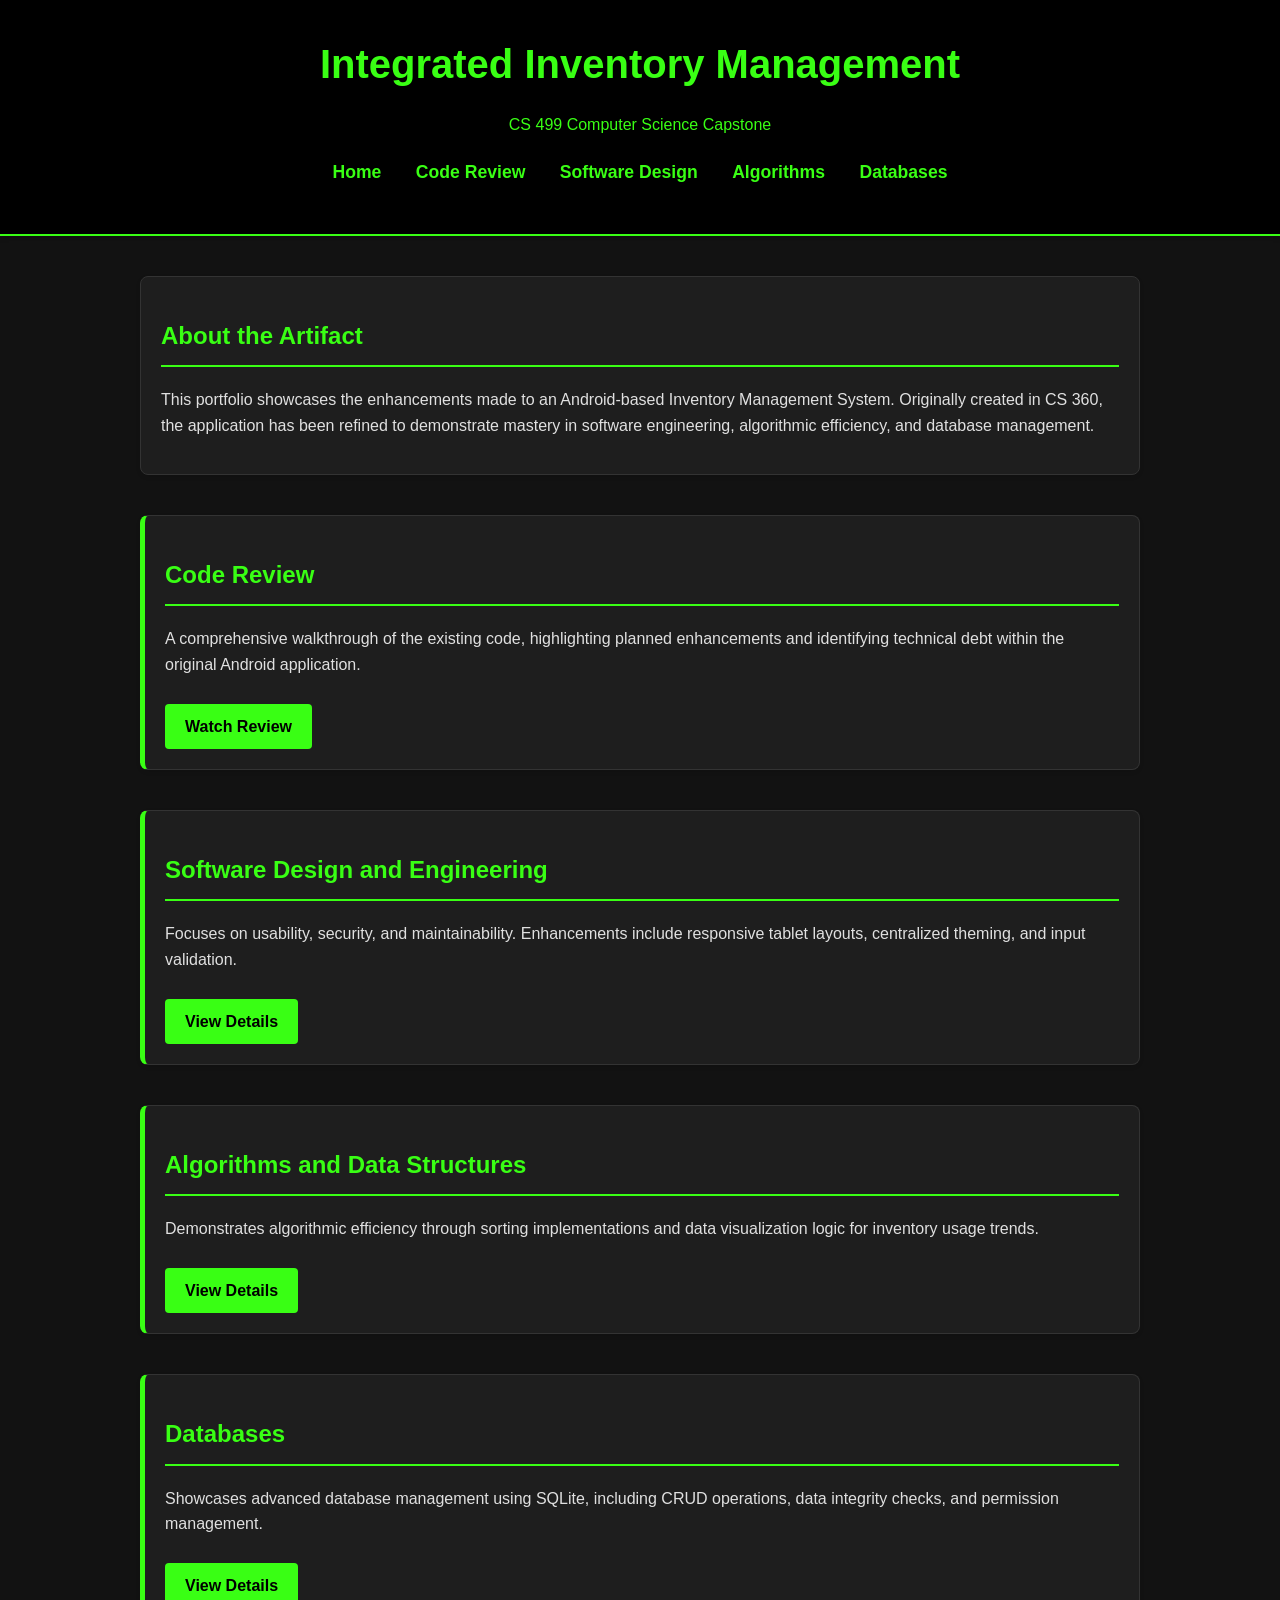
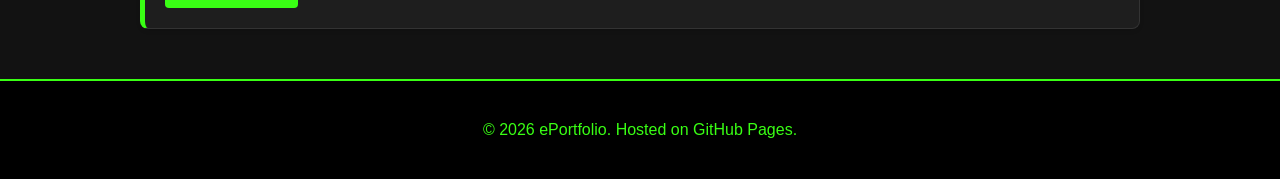
==== index.html @ 370fb555 "Fix HTML structure" ====
<!DOCTYPE html>
<html lang="en">
<head>
    <meta charset="UTF-8">
    <meta name="viewport" content="width=device-width, initial-scale=1.0">
    <title>Tyler ePortfolio - Integrated Inventory Management</title>
    <link rel="stylesheet" href="style.css">
</head>
<body>
    <header>
        <div class="container">
            <h1>Integrated Inventory Management</h1>
            <p>CS 499 Computer Science Capstone</p>
            <nav>
                <ul>
                    <li><a href="index.html">Home</a></li>
                    <li><a href="code-review.html">Code Review</a></li>
                    <li><a href="software-design.html">Software Design</a></li>
                    <li><a href="algorithms.html">Algorithms</a></li>
                    <li><a href="databases.html">Databases</a></li>
                </ul>
            </nav>
        </div>
    </header>

    <main class="container">
        <section id="intro">
            <h2>About the Artifact</h2>
            <p>This portfolio showcases the enhancements made to an Android-based Inventory Management System. Originally created in CS 360, the application has been refined to demonstrate mastery in software engineering, algorithmic efficiency, and database management.</p>
        </section>

        <section class="category-card">
            <h2>Code Review</h2>
            <p>A comprehensive walkthrough of the existing code, highlighting planned enhancements and identifying technical debt within the original Android application.</p>
            <a href="code-review.html" class="btn">Watch Review</a>
        </section>

        <section class="category-card">
            <h2>Software Design and Engineering</h2>
            <p>Focuses on usability, security, and maintainability. Enhancements include responsive tablet layouts, centralized theming, and input validation.</p>
            <a href="software-design.html" class="btn">View Details</a>
        </section>

        <section class="category-card">
            <h2>Algorithms and Data Structures</h2>
            <p>Demonstrates algorithmic efficiency through sorting implementations and data visualization logic for inventory usage trends.</p>
            <a href="algorithms.html" class="btn">View Details</a>
        </section>

        <section class="category-card">
            <h2>Databases</h2>
            <p>Showcases advanced database management using SQLite, including CRUD operations, data integrity checks, and permission management.</p>
            <a href="databases.html" class="btn">View Details</a>
        </section>
    </main>

    <footer>
        <p>&copy; 2026 ePortfolio. Hosted on GitHub Pages.</p>
    </footer>
</body>
</html>
---- style.css ----
/* Global Styles */
body {
    font-family: 'Segoe UI', Tahoma, Geneva, Verdana, sans-serif;
    margin: 0;
    padding: 0;
    background-color: #121212; /* Dark Background */
    color: #e0e0e0; /* Light Text */
    line-height: 1.6;
}

.container {
    max-width: 1000px;
    margin: 0 auto;
    padding: 0 20px;
}

/* Header & Navigation */
header {
    background-color: #000000; /* Black Header */
    color: #39ff14; /* Neon Green Text */
    padding: 2rem 0;
    text-align: center;
    box-shadow: 0 2px 5px rgba(0,0,0,0.2);
    border-bottom: 2px solid #39ff14;
}

header h1 {
    margin: 0;
    font-size: 2.5rem;
}

nav ul {
    list-style: none;
    padding: 0;
    margin-top: 20px;
}

nav ul li {
    display: inline;
    margin: 0 15px;
}

nav a {
    color: #39ff14; /* Neon Green Text */
    text-decoration: none;
    font-weight: bold;
    font-size: 1.1rem;
    transition: color 0.3s;
}

nav a:hover {
    color: #ffffff;
    text-shadow: 0 0 5px #39ff14;
}

/* Sections */
section {
    margin: 40px 0;
    padding: 20px;
    background: #1e1e1e; /* Dark Gray Card */
    border-radius: 8px;
    box-shadow: 0 2px 4px rgba(0,0,0,0.1);
    border: 1px solid #333;
}

h2 {
    color: #39ff14; /* Neon Green */
    border-bottom: 2px solid #39ff14;
    padding-bottom: 10px;
}

/* Category Cards */
.category-card {
    border-left: 5px solid #39ff14; /* Neon Green Accent */
}

/* Video Placeholder */
.video-placeholder {
    background-color: #212121;
    color: #fff;
    height: 350px;
    display: flex;
    align-items: center;
    justify-content: center;
    border-radius: 4px;
    margin-bottom: 20px;
}

/* Buttons */
.btn {
    display: inline-block;
    background-color: #39ff14; /* Neon Green */
    color: #000000; /* Black Text */
    padding: 10px 20px;
    text-decoration: none;
    border-radius: 4px;
    margin-top: 10px;
    font-weight: bold;
    transition: background-color 0.3s;
}

.btn:hover {
    background-color: #32cb10; /* Slightly darker neon */
    box-shadow: 0 0 10px #39ff14;
}

/* Footer */
footer {
    text-align: center;
    padding: 20px;
    background-color: #000000;
    color: #39ff14;
    margin-top: 50px;
    border-top: 2px solid #39ff14;
}
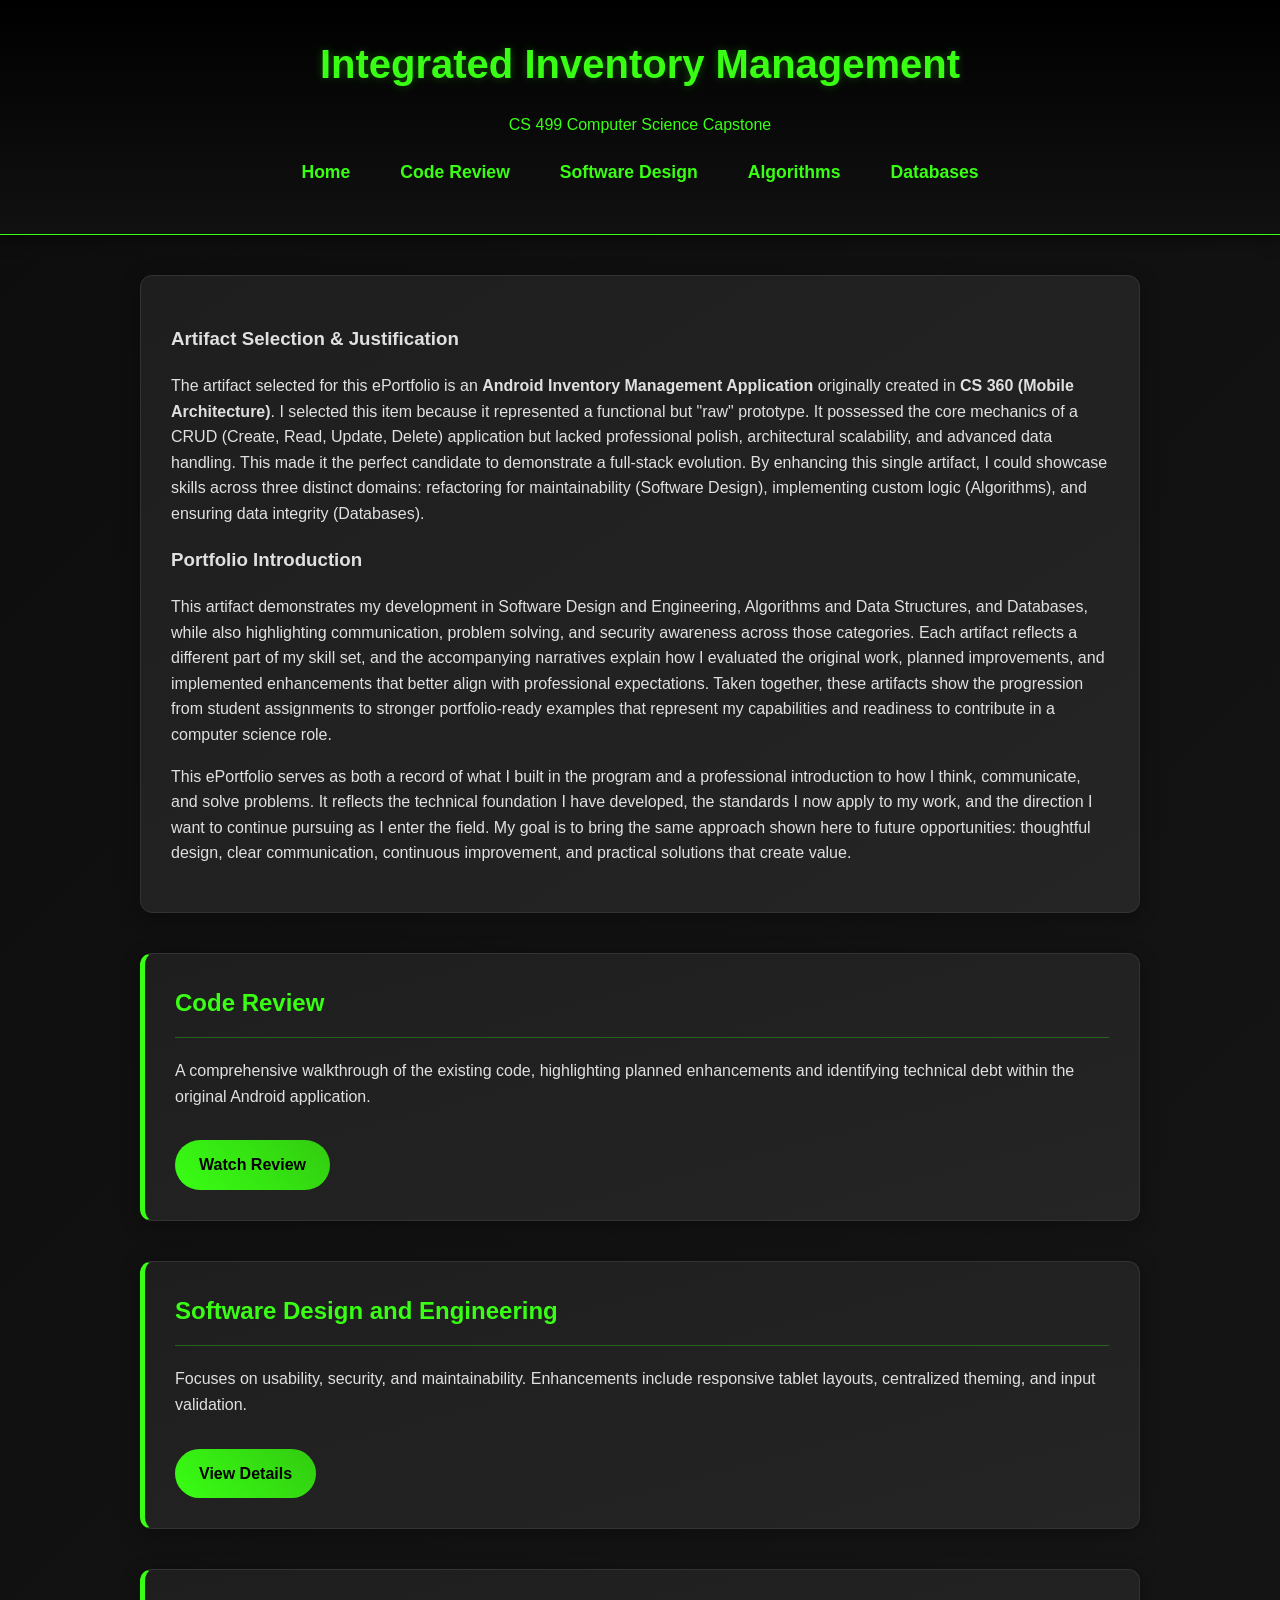
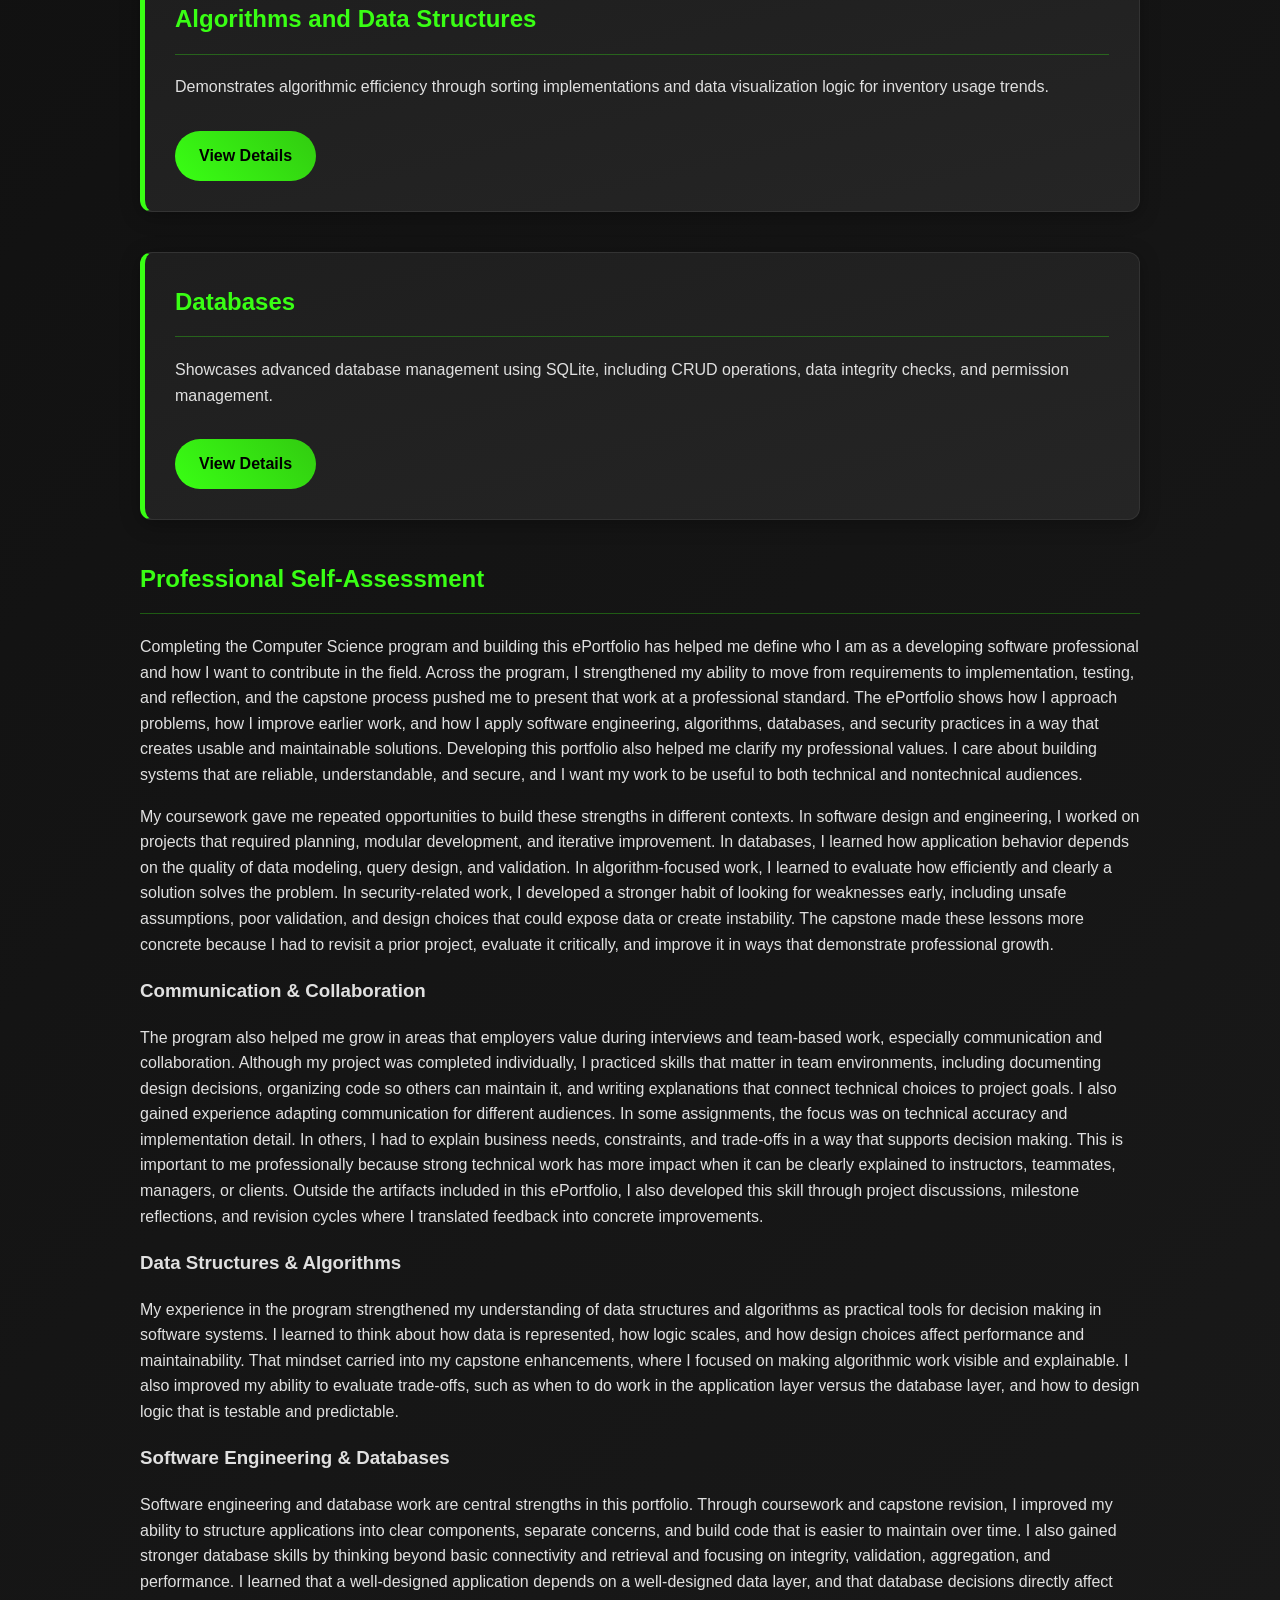
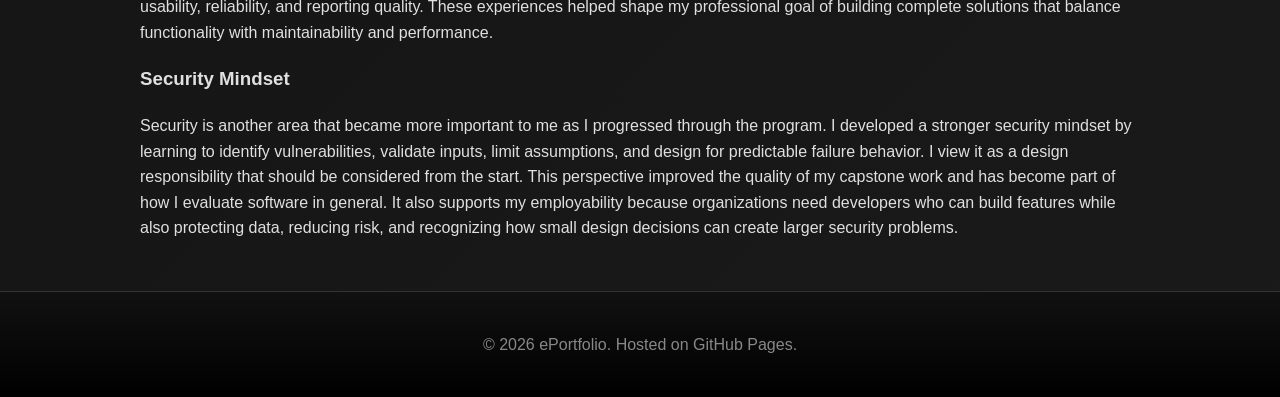
==== commit e5575112: "Revise ePortfolio content for clarity and detail" ====
--- a/index.html
+++ b/index.html
@@ -25,8 +25,22 @@
 
     <main class="container">
         <section id="intro">
-            <h2>About the Artifact</h2>
-            <p>This portfolio showcases the enhancements made to an Android-based Inventory Management System. Originally created in CS 360, the application has been refined to demonstrate mastery in software engineering, algorithmic efficiency, and database management.</p>
+            <h3>Artifact Selection & Justification</h3>
+            <p>
+                The artifact selected for this ePortfolio is an <strong>Android Inventory Management Application</strong> originally created in <strong>CS 360 (Mobile Architecture)</strong>. 
+                I selected this item because it represented a functional but "raw" prototype. It possessed the core mechanics of a CRUD (Create, Read, Update, Delete) application 
+                but lacked professional polish, architectural scalability, and advanced data handling. This made it the perfect candidate to demonstrate a full-stack evolution. 
+                By enhancing this single artifact, I could showcase skills across three distinct domains: refactoring for maintainability (Software Design), 
+                implementing custom logic (Algorithms), and ensuring data integrity (Databases).
+            </p>
+
+            <h3>Portfolio Introduction</h3>
+            <p>
+                This artifact demonstrates my development in Software Design and Engineering, Algorithms and Data Structures, and Databases, while also highlighting communication, problem solving, and security awareness across those categories. Each artifact reflects a different part of my skill set, and the accompanying narratives explain how I evaluated the original work, planned improvements, and implemented enhancements that better align with professional expectations. Taken together, these artifacts show the progression from student assignments to stronger portfolio-ready examples that represent my capabilities and readiness to contribute in a computer science role.
+            </p>
+            <p>
+                This ePortfolio serves as both a record of what I built in the program and a professional introduction to how I think, communicate, and solve problems. It reflects the technical foundation I have developed, the standards I now apply to my work, and the direction I want to continue pursuing as I enter the field. My goal is to bring the same approach shown here to future opportunities: thoughtful design, clear communication, continuous improvement, and practical solutions that create value.
+            </p>
         </section>
 
         <section class="category-card">
@@ -52,6 +66,34 @@
             <p>Showcases advanced database management using SQLite, including CRUD operations, data integrity checks, and permission management.</p>
             <a href="databases.html" class="btn">View Details</a>
         </section>
+        
+        <h2>Professional Self-Assessment</h2>
+            <p>
+                Completing the Computer Science program and building this ePortfolio has helped me define who I am as a developing software professional and how I want to contribute in the field. Across the program, I strengthened my ability to move from requirements to implementation, testing, and reflection, and the capstone process pushed me to present that work at a professional standard. The ePortfolio shows how I approach problems, how I improve earlier work, and how I apply software engineering, algorithms, databases, and security practices in a way that creates usable and maintainable solutions. Developing this portfolio also helped me clarify my professional values. I care about building systems that are reliable, understandable, and secure, and I want my work to be useful to both technical and nontechnical audiences.
+            </p>
+            <p>
+                My coursework gave me repeated opportunities to build these strengths in different contexts. In software design and engineering, I worked on projects that required planning, modular development, and iterative improvement. In databases, I learned how application behavior depends on the quality of data modeling, query design, and validation. In algorithm-focused work, I learned to evaluate how efficiently and clearly a solution solves the problem. In security-related work, I developed a stronger habit of looking for weaknesses early, including unsafe assumptions, poor validation, and design choices that could expose data or create instability. The capstone made these lessons more concrete because I had to revisit a prior project, evaluate it critically, and improve it in ways that demonstrate professional growth.
+            </p>
+
+            <h3>Communication & Collaboration</h3>
+            <p>
+                The program also helped me grow in areas that employers value during interviews and team-based work, especially communication and collaboration. Although my project was completed individually, I practiced skills that matter in team environments, including documenting design decisions, organizing code so others can maintain it, and writing explanations that connect technical choices to project goals. I also gained experience adapting communication for different audiences. In some assignments, the focus was on technical accuracy and implementation detail. In others, I had to explain business needs, constraints, and trade-offs in a way that supports decision making. This is important to me professionally because strong technical work has more impact when it can be clearly explained to instructors, teammates, managers, or clients. Outside the artifacts included in this ePortfolio, I also developed this skill through project discussions, milestone reflections, and revision cycles where I translated feedback into concrete improvements.
+            </p>
+
+            <h3>Data Structures & Algorithms</h3>
+            <p>
+                My experience in the program strengthened my understanding of data structures and algorithms as practical tools for decision making in software systems. I learned to think about how data is represented, how logic scales, and how design choices affect performance and maintainability. That mindset carried into my capstone enhancements, where I focused on making algorithmic work visible and explainable. I also improved my ability to evaluate trade-offs, such as when to do work in the application layer versus the database layer, and how to design logic that is testable and predictable.
+            </p>
+
+            <h3>Software Engineering & Databases</h3>
+            <p>
+                Software engineering and database work are central strengths in this portfolio. Through coursework and capstone revision, I improved my ability to structure applications into clear components, separate concerns, and build code that is easier to maintain over time. I also gained stronger database skills by thinking beyond basic connectivity and retrieval and focusing on integrity, validation, aggregation, and performance. I learned that a well-designed application depends on a well-designed data layer, and that database decisions directly affect usability, reliability, and reporting quality. These experiences helped shape my professional goal of building complete solutions that balance functionality with maintainability and performance.
+            </p>
+
+            <h3>Security Mindset</h3>
+            <p>
+                Security is another area that became more important to me as I progressed through the program. I developed a stronger security mindset by learning to identify vulnerabilities, validate inputs, limit assumptions, and design for predictable failure behavior. I view it as a design responsibility that should be considered from the start. This perspective improved the quality of my capstone work and has become part of how I evaluate software in general. It also supports my employability because organizations need developers who can build features while also protecting data, reducing risk, and recognizing how small design decisions can create larger security problems.
+            </p>
     </main>
 
     <footer>
--- a/style.css
+++ b/style.css
@@ -3,9 +3,11 @@
     font-family: 'Segoe UI', Tahoma, Geneva, Verdana, sans-serif;
     margin: 0;
     padding: 0;
-    background-color: #121212; /* Dark Background */
+    /* Dark gradient background */
+    background: linear-gradient(135deg, #0d0d0d 0%, #1a1a1a 100%);
     color: #e0e0e0; /* Light Text */
     line-height: 1.6;
+    min-height: 100vh;
 }
 
 .container {
@@ -17,26 +19,31 @@
 /* Header & Navigation */
 header {
     background-color: #000000; /* Black Header */
+    /* Subtle gradient overlay on header */
+    background-image: linear-gradient(to bottom, #000000, #111111);
     color: #39ff14; /* Neon Green Text */
     padding: 2rem 0;
     text-align: center;
-    box-shadow: 0 2px 5px rgba(0,0,0,0.2);
-    border-bottom: 2px solid #39ff14;
+    box-shadow: 0 4px 15px rgba(0,0,0,0.5);
+    border-bottom: 1px solid #39ff14;
 }
 
 header h1 {
     margin: 0;
     font-size: 2.5rem;
+    text-shadow: 0 0 10px rgba(57, 255, 20, 0.3); /* Soft glow */
 }
 
 nav ul {
     list-style: none;
     padding: 0;
     margin-top: 20px;
+    display: flex;
+    justify-content: center;
+    flex-wrap: wrap;
 }
 
 nav ul li {
-    display: inline;
     margin: 0 15px;
 }
 
@@ -45,28 +52,42 @@
     text-decoration: none;
     font-weight: bold;
     font-size: 1.1rem;
-    transition: color 0.3s;
+    transition: all 0.3s ease;
+    padding: 5px 10px;
+    border-radius: 4px;
 }
 
 nav a:hover {
-    color: #ffffff;
-    text-shadow: 0 0 5px #39ff14;
+    color: #000000;
+    background-color: #39ff14; /* Invert on hover for interaction */
+    text-shadow: none;
+    box-shadow: 0 0 15px #39ff14;
 }
 
 /* Sections */
 section {
     margin: 40px 0;
-    padding: 20px;
+    padding: 30px;
     background: #1e1e1e; /* Dark Gray Card */
-    border-radius: 8px;
-    box-shadow: 0 2px 4px rgba(0,0,0,0.1);
+    /* Subtle gradient on cards */
+    background: linear-gradient(to bottom right, #1e1e1e, #252525);
+    border-radius: 12px; /* Softer corners */
+    box-shadow: 0 4px 20px rgba(0,0,0,0.3);
     border: 1px solid #333;
+    transition: transform 0.3s ease, box-shadow 0.3s ease;
+}
+
+section:hover {
+    transform: translateY(-5px); /* Lift effect */
+    box-shadow: 0 8px 25px rgba(0,0,0,0.4);
+    border-color: #39ff14; /* Highlight border on hover */
 }
 
 h2 {
     color: #39ff14; /* Neon Green */
-    border-bottom: 2px solid #39ff14;
-    padding-bottom: 10px;
+    border-bottom: 1px solid rgba(57, 255, 20, 0.3); /* Softer divider */
+    padding-bottom: 15px;
+    margin-top: 0;
 }
 
 /* Category Cards */
@@ -76,40 +97,50 @@
 
 /* Video Placeholder */
 .video-placeholder {
-    background-color: #212121;
+    background-color: #000;
     color: #fff;
     height: 350px;
     display: flex;
     align-items: center;
     justify-content: center;
-    border-radius: 4px;
+    border-radius: 8px;
     margin-bottom: 20px;
+    border: 1px solid #333;
 }
 
 /* Buttons */
 .btn {
     display: inline-block;
-    background-color: #39ff14; /* Neon Green */
+    /* Gradient button */
+    background: linear-gradient(45deg, #39ff14, #32cb10);
     color: #000000; /* Black Text */
-    padding: 10px 20px;
+    padding: 12px 24px;
     text-decoration: none;
-    border-radius: 4px;
-    margin-top: 10px;
+    border-radius: 25px; /* Pill shape is more welcoming */
+    margin-top: 15px;
     font-weight: bold;
-    transition: background-color 0.3s;
+    transition: all 0.3s ease;
+    border: none;
+    cursor: pointer;
 }
 
 .btn:hover {
-    background-color: #32cb10; /* Slightly darker neon */
-    box-shadow: 0 0 10px #39ff14;
+    background: linear-gradient(45deg, #32cb10, #39ff14);
+    box-shadow: 0 0 15px rgba(57, 255, 20, 0.6);
+    transform: scale(1.05);
 }
 
 /* Footer */
 footer {
     text-align: center;
-    padding: 20px;
+    padding: 40px 20px;
     background-color: #000000;
-    color: #39ff14;
+    background-image: linear-gradient(to top, #000000, #111111);
+    color: #888; /* Softer text color */
     margin-top: 50px;
-    border-top: 2px solid #39ff14;
+    border-top: 1px solid #333;
 }
+
+footer p {
+    margin: 0;
+}
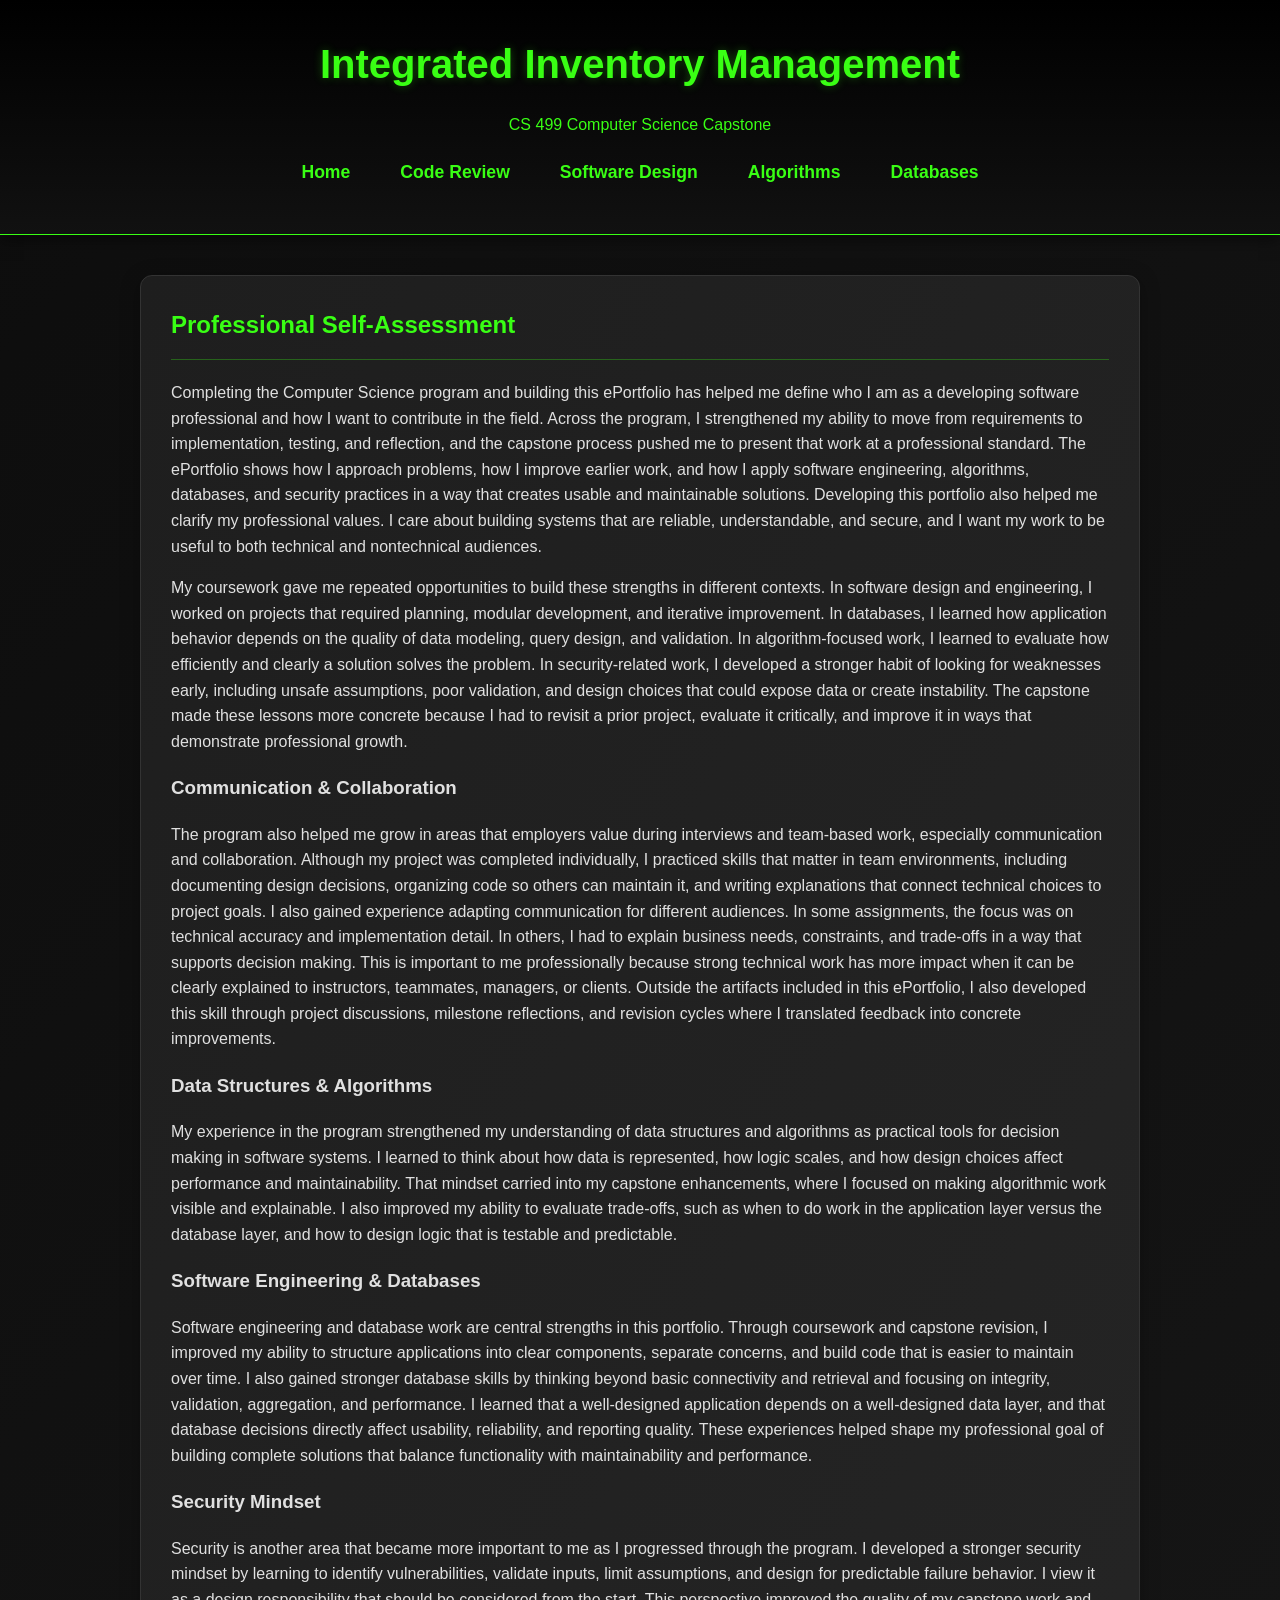
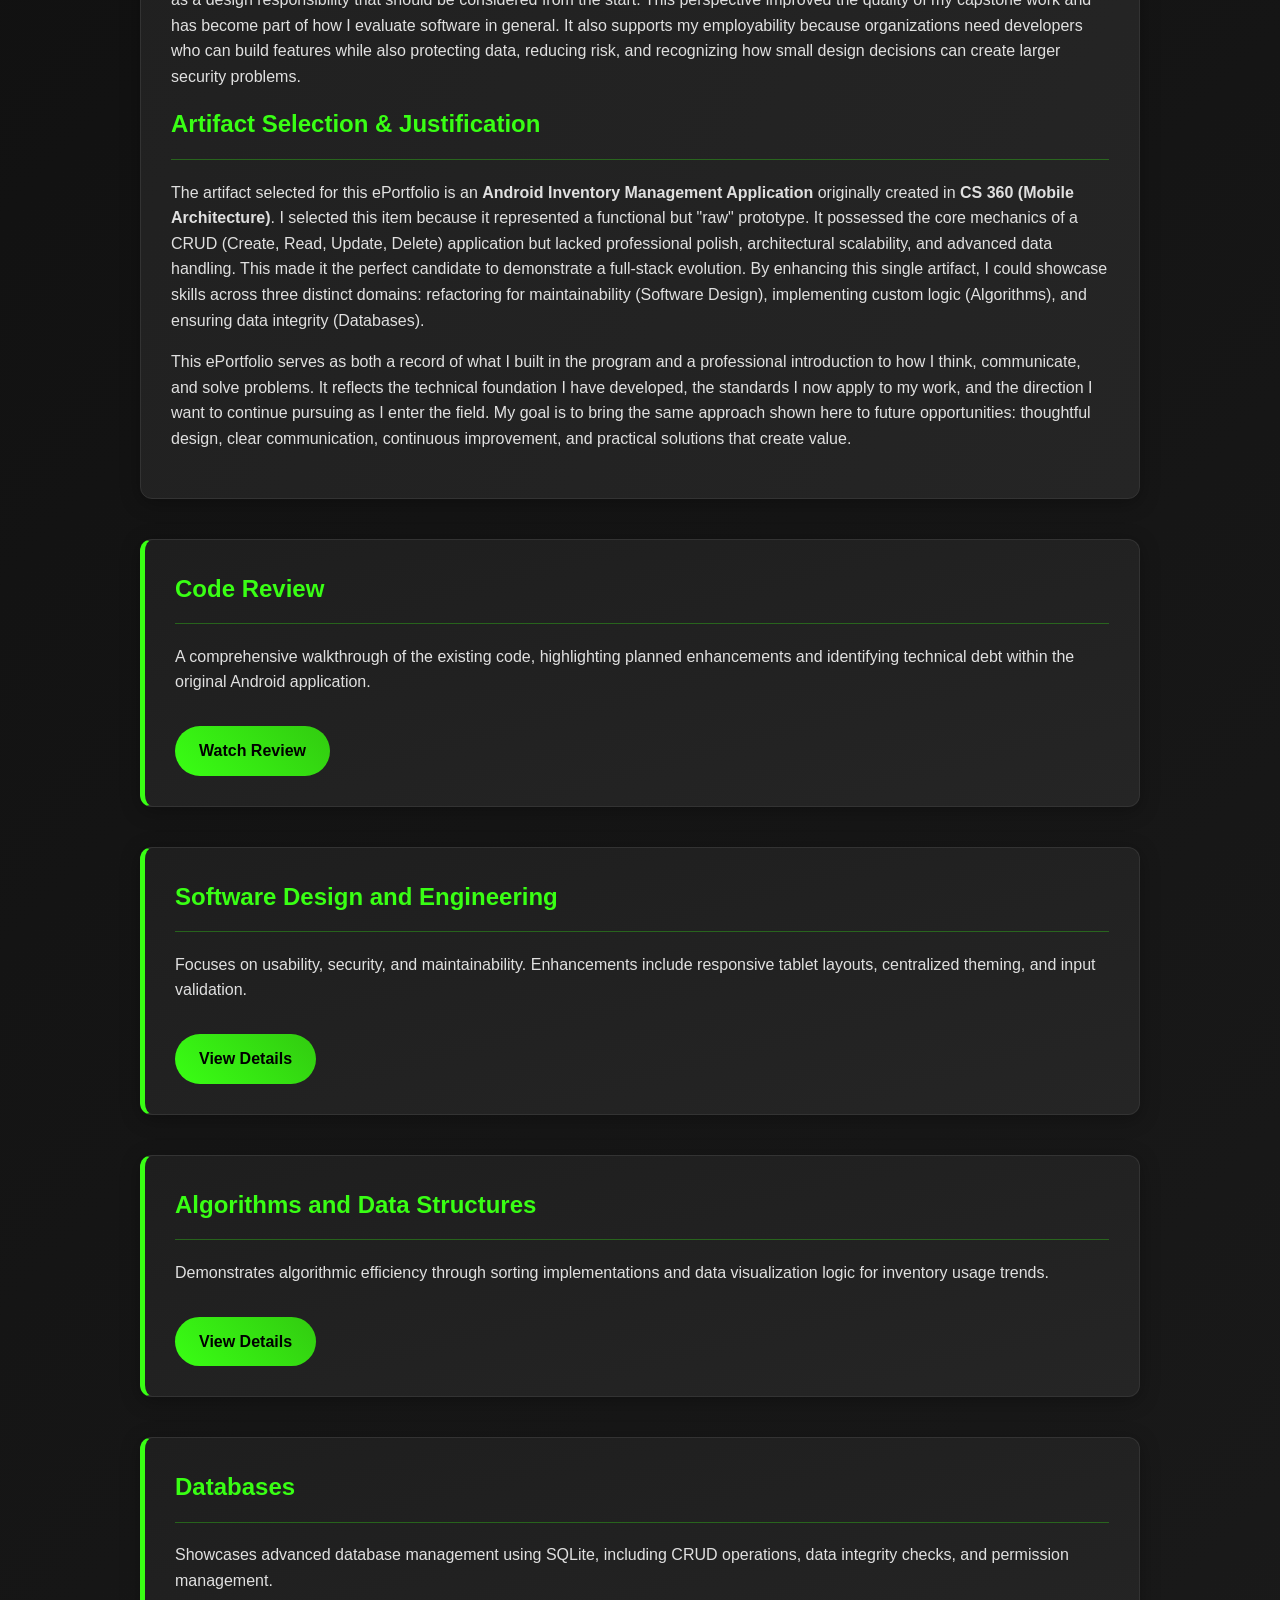
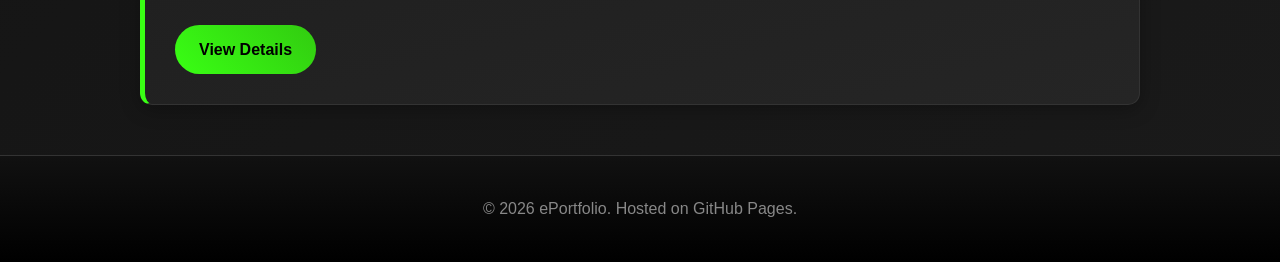
==== commit 1bc3f22e: "Revise professional self-assessment and update sections Updated the professional self-assessment sec" ====
--- a/index.html
+++ b/index.html
@@ -25,18 +25,40 @@
 
     <main class="container">
         <section id="intro">
-            <h3>Artifact Selection & Justification</h3>
+            <h2>Professional Self-Assessment</h2>
+            <p>
+                Completing the Computer Science program and building this ePortfolio has helped me define who I am as a developing software professional and how I want to contribute in the field. Across the program, I strengthened my ability to move from requirements to implementation, testing, and reflection, and the capstone process pushed me to present that work at a professional standard. The ePortfolio shows how I approach problems, how I improve earlier work, and how I apply software engineering, algorithms, databases, and security practices in a way that creates usable and maintainable solutions. Developing this portfolio also helped me clarify my professional values. I care about building systems that are reliable, understandable, and secure, and I want my work to be useful to both technical and nontechnical audiences.
+            </p>
+            <p>
+                My coursework gave me repeated opportunities to build these strengths in different contexts. In software design and engineering, I worked on projects that required planning, modular development, and iterative improvement. In databases, I learned how application behavior depends on the quality of data modeling, query design, and validation. In algorithm-focused work, I learned to evaluate how efficiently and clearly a solution solves the problem. In security-related work, I developed a stronger habit of looking for weaknesses early, including unsafe assumptions, poor validation, and design choices that could expose data or create instability. The capstone made these lessons more concrete because I had to revisit a prior project, evaluate it critically, and improve it in ways that demonstrate professional growth.
+            </p>
+
+            <h3>Communication & Collaboration</h3>
+            <p>
+                The program also helped me grow in areas that employers value during interviews and team-based work, especially communication and collaboration. Although my project was completed individually, I practiced skills that matter in team environments, including documenting design decisions, organizing code so others can maintain it, and writing explanations that connect technical choices to project goals. I also gained experience adapting communication for different audiences. In some assignments, the focus was on technical accuracy and implementation detail. In others, I had to explain business needs, constraints, and trade-offs in a way that supports decision making. This is important to me professionally because strong technical work has more impact when it can be clearly explained to instructors, teammates, managers, or clients. Outside the artifacts included in this ePortfolio, I also developed this skill through project discussions, milestone reflections, and revision cycles where I translated feedback into concrete improvements.
+            </p>
+
+            <h3>Data Structures & Algorithms</h3>
+            <p>
+                My experience in the program strengthened my understanding of data structures and algorithms as practical tools for decision making in software systems. I learned to think about how data is represented, how logic scales, and how design choices affect performance and maintainability. That mindset carried into my capstone enhancements, where I focused on making algorithmic work visible and explainable. I also improved my ability to evaluate trade-offs, such as when to do work in the application layer versus the database layer, and how to design logic that is testable and predictable.
+            </p>
+
+            <h3>Software Engineering & Databases</h3>
+            <p>
+                Software engineering and database work are central strengths in this portfolio. Through coursework and capstone revision, I improved my ability to structure applications into clear components, separate concerns, and build code that is easier to maintain over time. I also gained stronger database skills by thinking beyond basic connectivity and retrieval and focusing on integrity, validation, aggregation, and performance. I learned that a well-designed application depends on a well-designed data layer, and that database decisions directly affect usability, reliability, and reporting quality. These experiences helped shape my professional goal of building complete solutions that balance functionality with maintainability and performance.
+            </p>
+
+            <h3>Security Mindset</h3>
+            <p>
+                Security is another area that became more important to me as I progressed through the program. I developed a stronger security mindset by learning to identify vulnerabilities, validate inputs, limit assumptions, and design for predictable failure behavior. I view it as a design responsibility that should be considered from the start. This perspective improved the quality of my capstone work and has become part of how I evaluate software in general. It also supports my employability because organizations need developers who can build features while also protecting data, reducing risk, and recognizing how small design decisions can create larger security problems.
+            </p>
+            <h2>Artifact Selection & Justification</h2>
             <p>
                 The artifact selected for this ePortfolio is an <strong>Android Inventory Management Application</strong> originally created in <strong>CS 360 (Mobile Architecture)</strong>. 
                 I selected this item because it represented a functional but "raw" prototype. It possessed the core mechanics of a CRUD (Create, Read, Update, Delete) application 
                 but lacked professional polish, architectural scalability, and advanced data handling. This made it the perfect candidate to demonstrate a full-stack evolution. 
                 By enhancing this single artifact, I could showcase skills across three distinct domains: refactoring for maintainability (Software Design), 
                 implementing custom logic (Algorithms), and ensuring data integrity (Databases).
-            </p>
-
-            <h3>Portfolio Introduction</h3>
-            <p>
-                This artifact demonstrates my development in Software Design and Engineering, Algorithms and Data Structures, and Databases, while also highlighting communication, problem solving, and security awareness across those categories. Each artifact reflects a different part of my skill set, and the accompanying narratives explain how I evaluated the original work, planned improvements, and implemented enhancements that better align with professional expectations. Taken together, these artifacts show the progression from student assignments to stronger portfolio-ready examples that represent my capabilities and readiness to contribute in a computer science role.
             </p>
             <p>
                 This ePortfolio serves as both a record of what I built in the program and a professional introduction to how I think, communicate, and solve problems. It reflects the technical foundation I have developed, the standards I now apply to my work, and the direction I want to continue pursuing as I enter the field. My goal is to bring the same approach shown here to future opportunities: thoughtful design, clear communication, continuous improvement, and practical solutions that create value.
@@ -66,34 +88,6 @@
             <p>Showcases advanced database management using SQLite, including CRUD operations, data integrity checks, and permission management.</p>
             <a href="databases.html" class="btn">View Details</a>
         </section>
-        
-        <h2>Professional Self-Assessment</h2>
-            <p>
-                Completing the Computer Science program and building this ePortfolio has helped me define who I am as a developing software professional and how I want to contribute in the field. Across the program, I strengthened my ability to move from requirements to implementation, testing, and reflection, and the capstone process pushed me to present that work at a professional standard. The ePortfolio shows how I approach problems, how I improve earlier work, and how I apply software engineering, algorithms, databases, and security practices in a way that creates usable and maintainable solutions. Developing this portfolio also helped me clarify my professional values. I care about building systems that are reliable, understandable, and secure, and I want my work to be useful to both technical and nontechnical audiences.
-            </p>
-            <p>
-                My coursework gave me repeated opportunities to build these strengths in different contexts. In software design and engineering, I worked on projects that required planning, modular development, and iterative improvement. In databases, I learned how application behavior depends on the quality of data modeling, query design, and validation. In algorithm-focused work, I learned to evaluate how efficiently and clearly a solution solves the problem. In security-related work, I developed a stronger habit of looking for weaknesses early, including unsafe assumptions, poor validation, and design choices that could expose data or create instability. The capstone made these lessons more concrete because I had to revisit a prior project, evaluate it critically, and improve it in ways that demonstrate professional growth.
-            </p>
-
-            <h3>Communication & Collaboration</h3>
-            <p>
-                The program also helped me grow in areas that employers value during interviews and team-based work, especially communication and collaboration. Although my project was completed individually, I practiced skills that matter in team environments, including documenting design decisions, organizing code so others can maintain it, and writing explanations that connect technical choices to project goals. I also gained experience adapting communication for different audiences. In some assignments, the focus was on technical accuracy and implementation detail. In others, I had to explain business needs, constraints, and trade-offs in a way that supports decision making. This is important to me professionally because strong technical work has more impact when it can be clearly explained to instructors, teammates, managers, or clients. Outside the artifacts included in this ePortfolio, I also developed this skill through project discussions, milestone reflections, and revision cycles where I translated feedback into concrete improvements.
-            </p>
-
-            <h3>Data Structures & Algorithms</h3>
-            <p>
-                My experience in the program strengthened my understanding of data structures and algorithms as practical tools for decision making in software systems. I learned to think about how data is represented, how logic scales, and how design choices affect performance and maintainability. That mindset carried into my capstone enhancements, where I focused on making algorithmic work visible and explainable. I also improved my ability to evaluate trade-offs, such as when to do work in the application layer versus the database layer, and how to design logic that is testable and predictable.
-            </p>
-
-            <h3>Software Engineering & Databases</h3>
-            <p>
-                Software engineering and database work are central strengths in this portfolio. Through coursework and capstone revision, I improved my ability to structure applications into clear components, separate concerns, and build code that is easier to maintain over time. I also gained stronger database skills by thinking beyond basic connectivity and retrieval and focusing on integrity, validation, aggregation, and performance. I learned that a well-designed application depends on a well-designed data layer, and that database decisions directly affect usability, reliability, and reporting quality. These experiences helped shape my professional goal of building complete solutions that balance functionality with maintainability and performance.
-            </p>
-
-            <h3>Security Mindset</h3>
-            <p>
-                Security is another area that became more important to me as I progressed through the program. I developed a stronger security mindset by learning to identify vulnerabilities, validate inputs, limit assumptions, and design for predictable failure behavior. I view it as a design responsibility that should be considered from the start. This perspective improved the quality of my capstone work and has become part of how I evaluate software in general. It also supports my employability because organizations need developers who can build features while also protecting data, reducing risk, and recognizing how small design decisions can create larger security problems.
-            </p>
     </main>
 
     <footer>
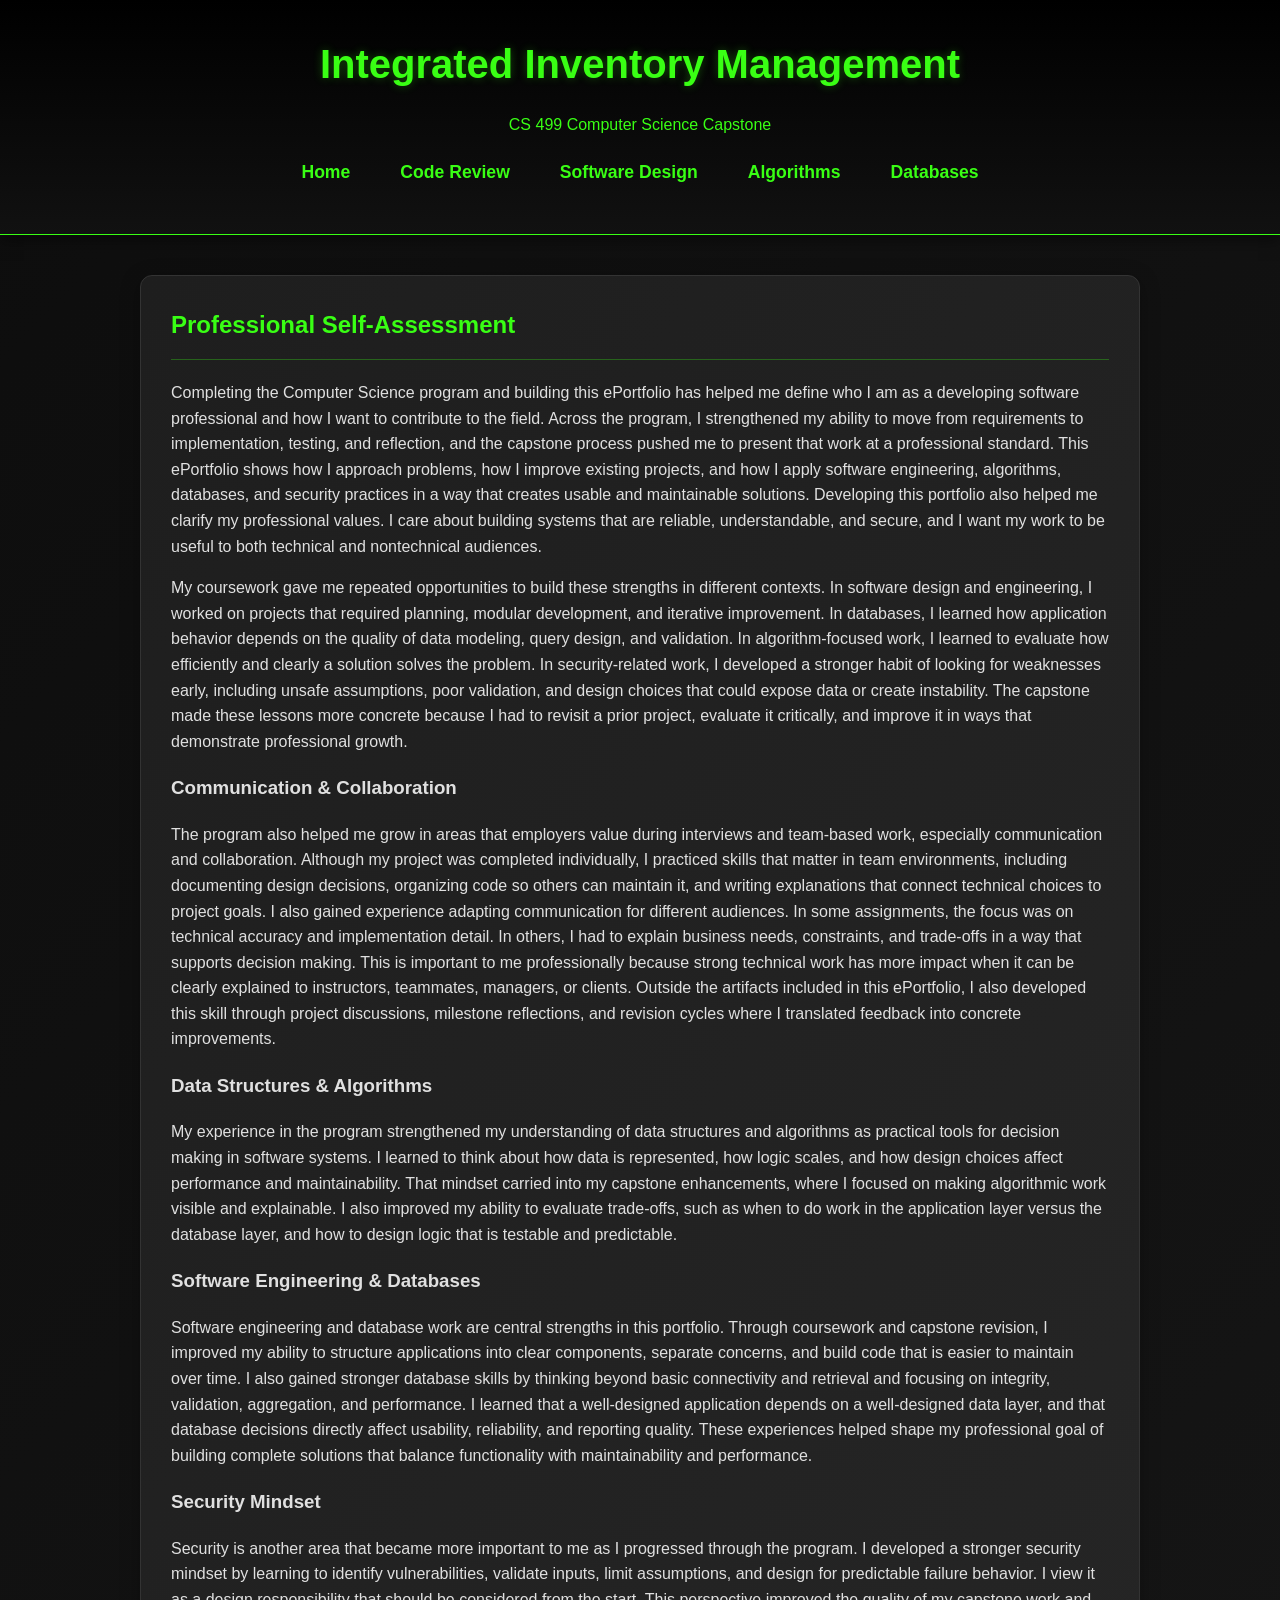
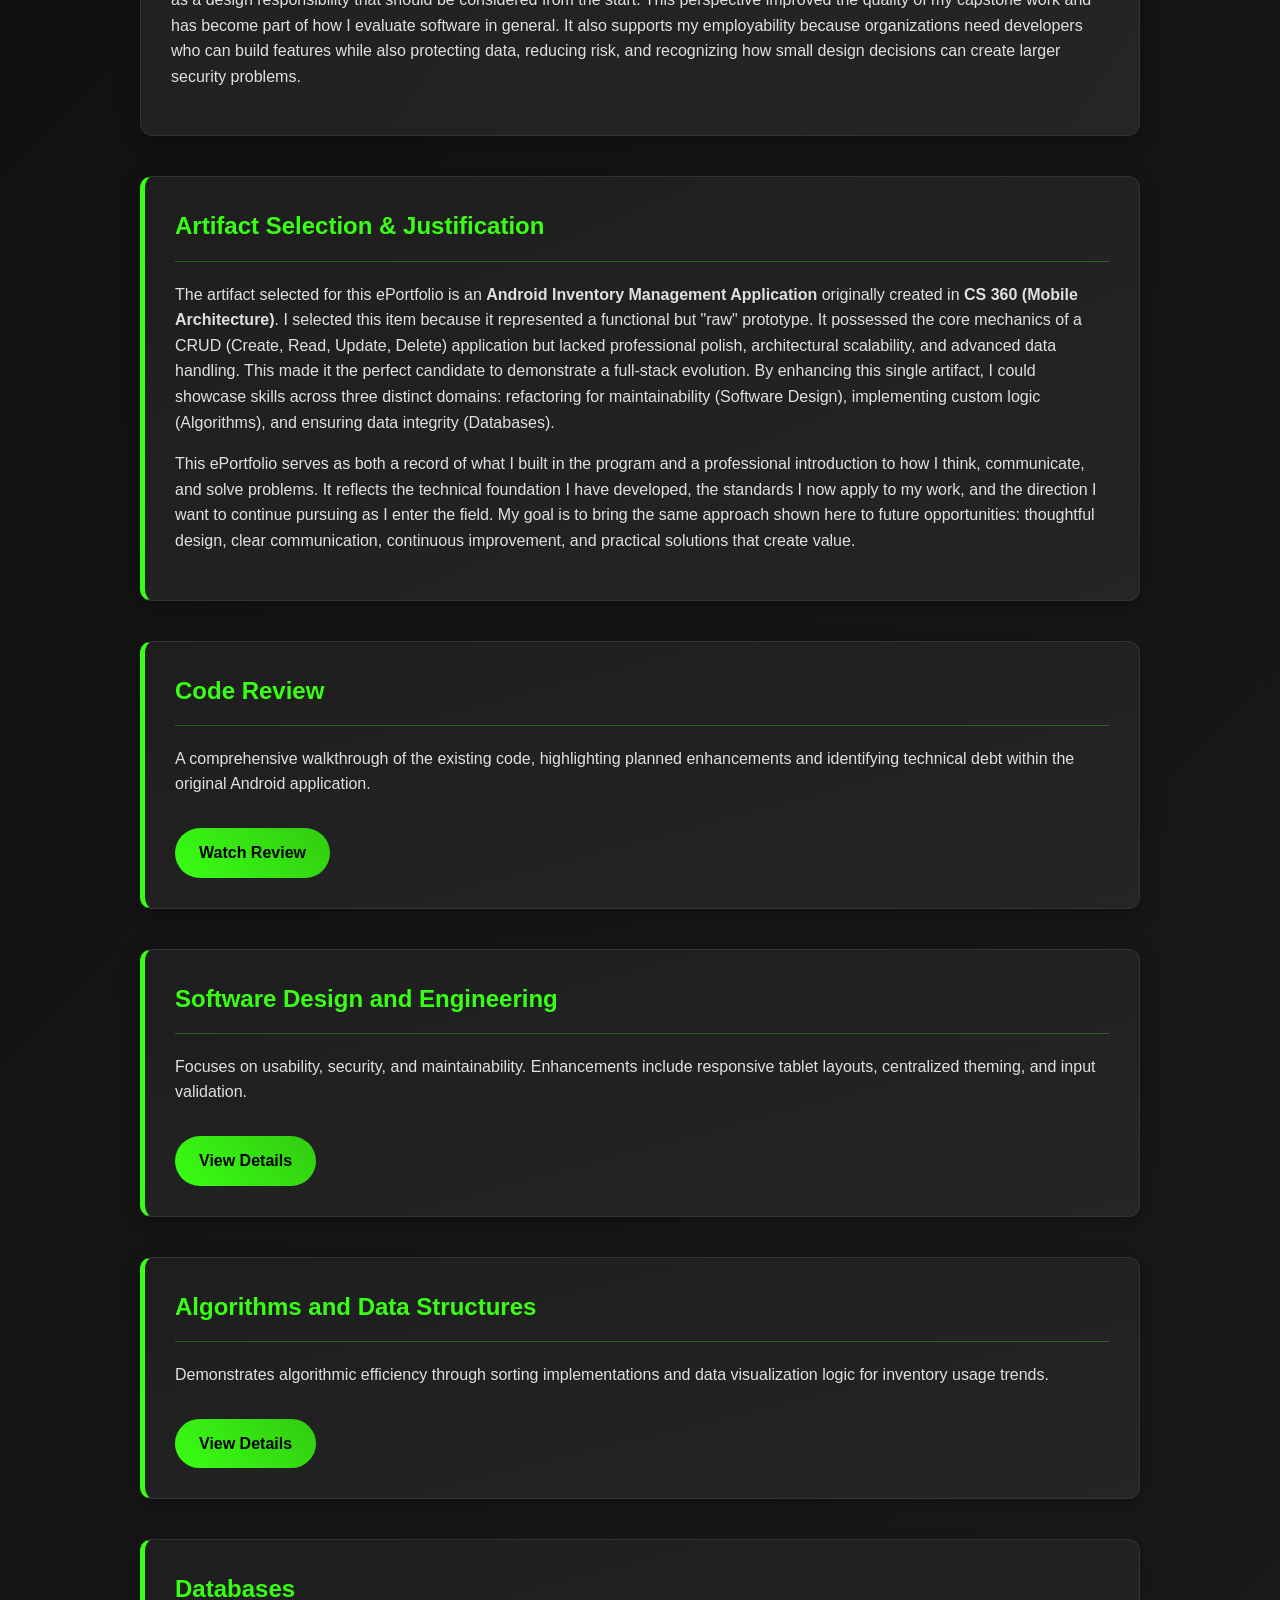
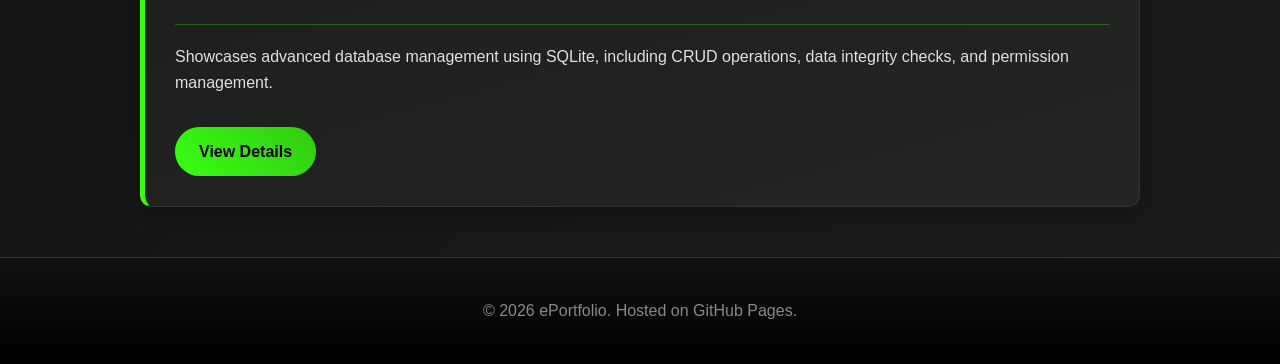
==== commit 31d7c817: "Refine content in index.html for better clarity Updated text for clarity and improved phrasing in th" ====
--- a/index.html
+++ b/index.html
@@ -27,7 +27,7 @@
         <section id="intro">
             <h2>Professional Self-Assessment</h2>
             <p>
-                Completing the Computer Science program and building this ePortfolio has helped me define who I am as a developing software professional and how I want to contribute in the field. Across the program, I strengthened my ability to move from requirements to implementation, testing, and reflection, and the capstone process pushed me to present that work at a professional standard. The ePortfolio shows how I approach problems, how I improve earlier work, and how I apply software engineering, algorithms, databases, and security practices in a way that creates usable and maintainable solutions. Developing this portfolio also helped me clarify my professional values. I care about building systems that are reliable, understandable, and secure, and I want my work to be useful to both technical and nontechnical audiences.
+                Completing the Computer Science program and building this ePortfolio has helped me define who I am as a developing software professional and how I want to contribute to the field. Across the program, I strengthened my ability to move from requirements to implementation, testing, and reflection, and the capstone process pushed me to present that work at a professional standard. This ePortfolio shows how I approach problems, how I improve existing projects, and how I apply software engineering, algorithms, databases, and security practices in a way that creates usable and maintainable solutions. Developing this portfolio also helped me clarify my professional values. I care about building systems that are reliable, understandable, and secure, and I want my work to be useful to both technical and nontechnical audiences.
             </p>
             <p>
                 My coursework gave me repeated opportunities to build these strengths in different contexts. In software design and engineering, I worked on projects that required planning, modular development, and iterative improvement. In databases, I learned how application behavior depends on the quality of data modeling, query design, and validation. In algorithm-focused work, I learned to evaluate how efficiently and clearly a solution solves the problem. In security-related work, I developed a stronger habit of looking for weaknesses early, including unsafe assumptions, poor validation, and design choices that could expose data or create instability. The capstone made these lessons more concrete because I had to revisit a prior project, evaluate it critically, and improve it in ways that demonstrate professional growth.
@@ -52,6 +52,9 @@
             <p>
                 Security is another area that became more important to me as I progressed through the program. I developed a stronger security mindset by learning to identify vulnerabilities, validate inputs, limit assumptions, and design for predictable failure behavior. I view it as a design responsibility that should be considered from the start. This perspective improved the quality of my capstone work and has become part of how I evaluate software in general. It also supports my employability because organizations need developers who can build features while also protecting data, reducing risk, and recognizing how small design decisions can create larger security problems.
             </p>
+        </section>
+
+        <section class="category-card">
             <h2>Artifact Selection & Justification</h2>
             <p>
                 The artifact selected for this ePortfolio is an <strong>Android Inventory Management Application</strong> originally created in <strong>CS 360 (Mobile Architecture)</strong>. 
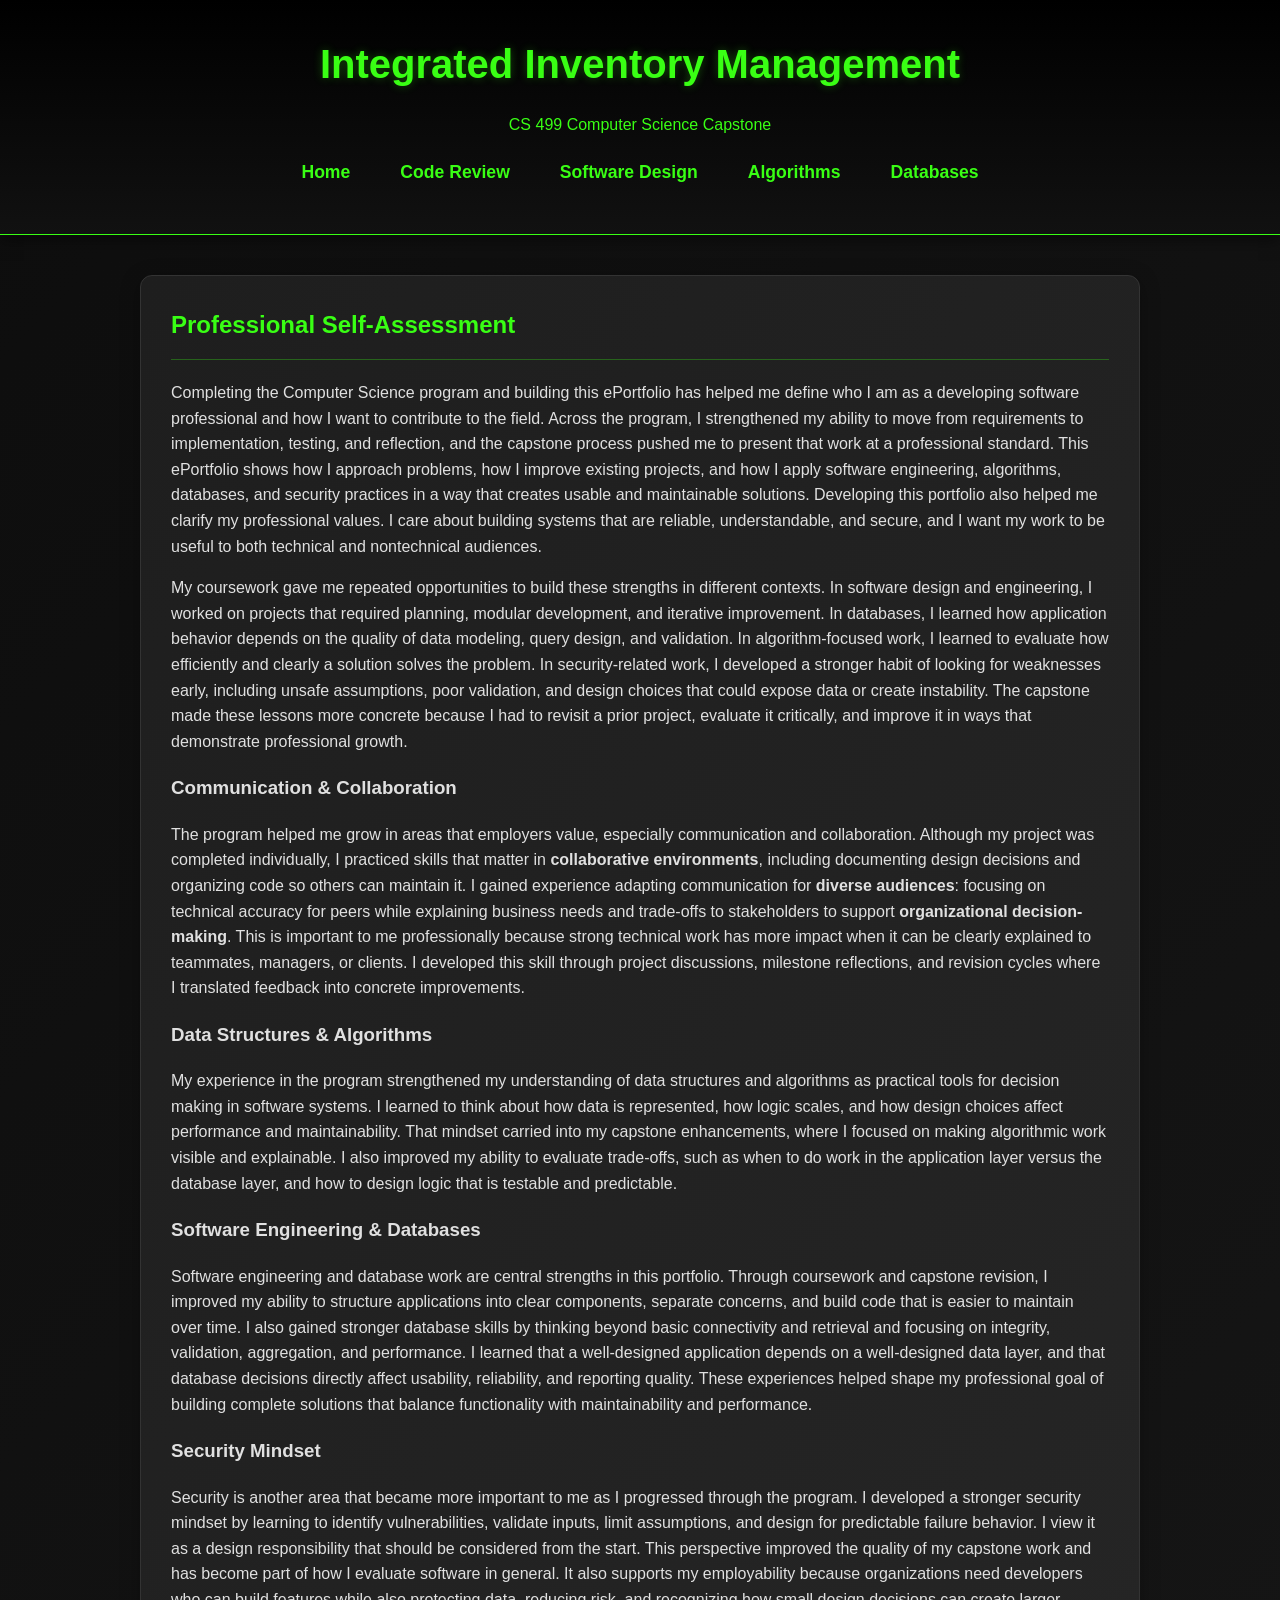
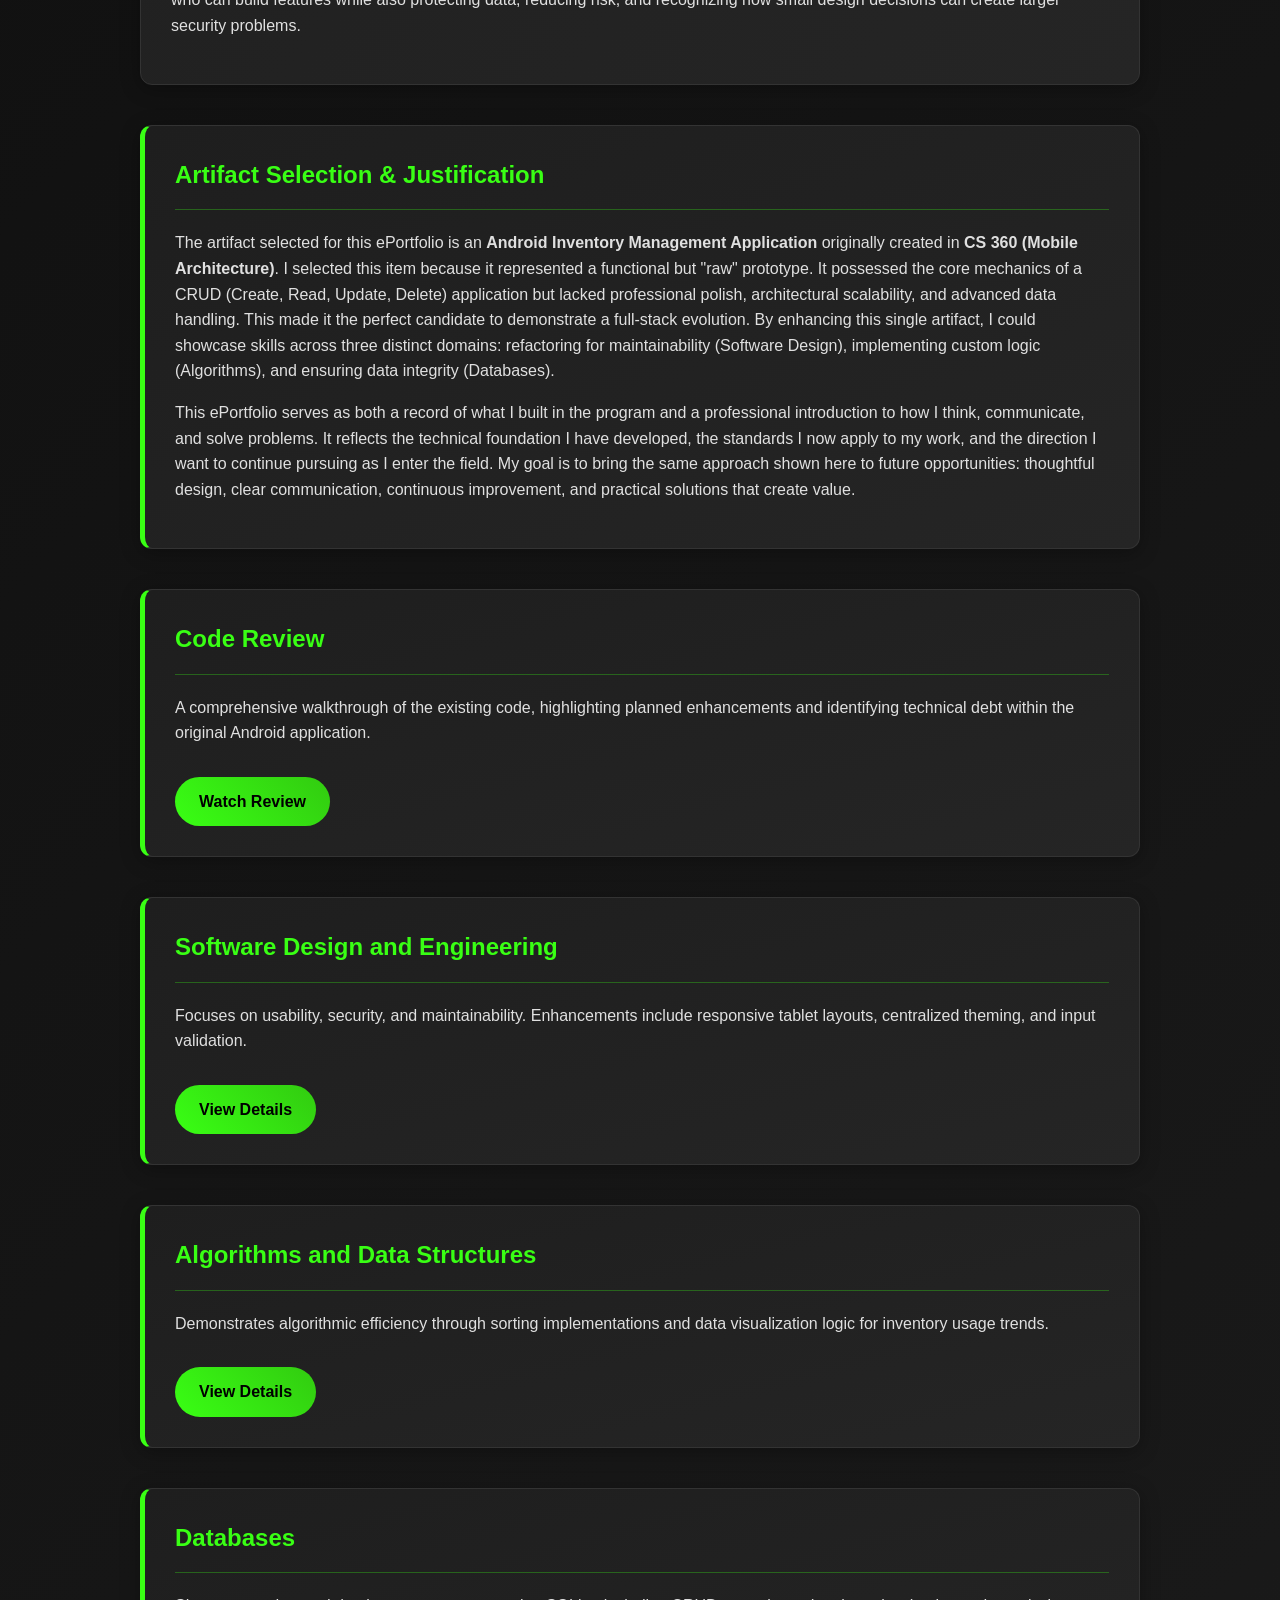
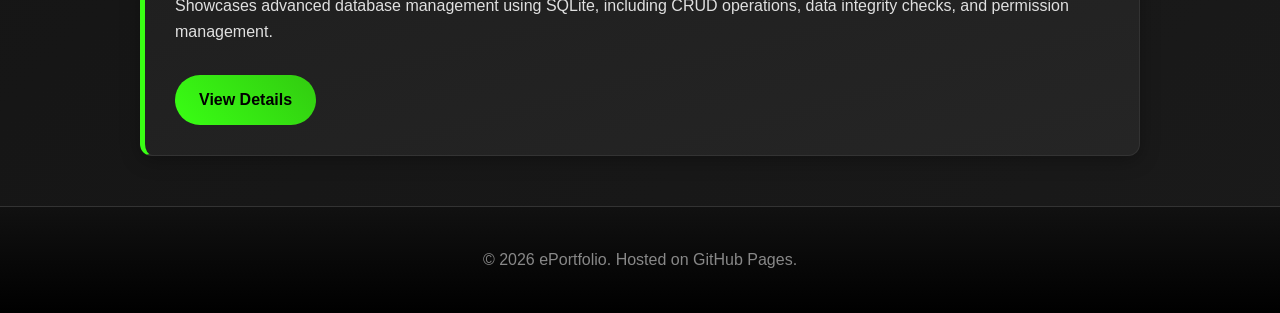
==== commit c22d2210: "Refactor communication skills section in index.html Revised text to enhance clarity and conciseness " ====
--- a/index.html
+++ b/index.html
@@ -35,7 +35,10 @@
 
             <h3>Communication & Collaboration</h3>
             <p>
-                The program also helped me grow in areas that employers value during interviews and team-based work, especially communication and collaboration. Although my project was completed individually, I practiced skills that matter in team environments, including documenting design decisions, organizing code so others can maintain it, and writing explanations that connect technical choices to project goals. I also gained experience adapting communication for different audiences. In some assignments, the focus was on technical accuracy and implementation detail. In others, I had to explain business needs, constraints, and trade-offs in a way that supports decision making. This is important to me professionally because strong technical work has more impact when it can be clearly explained to instructors, teammates, managers, or clients. Outside the artifacts included in this ePortfolio, I also developed this skill through project discussions, milestone reflections, and revision cycles where I translated feedback into concrete improvements.
+                The program helped me grow in areas that employers value, especially communication and collaboration. Although my project was completed individually, I practiced skills that matter in <strong>collaborative environments</strong>, including documenting design decisions and organizing code so others can maintain it. 
+                I gained experience adapting communication for <strong>diverse audiences</strong>: focusing on technical accuracy for peers while explaining business needs and trade-offs to stakeholders to support <strong>organizational decision-making</strong>. 
+                This is important to me professionally because strong technical work has more impact when it can be clearly explained to teammates, managers, or clients. 
+                I developed this skill through project discussions, milestone reflections, and revision cycles where I translated feedback into concrete improvements.
             </p>
 
             <h3>Data Structures & Algorithms</h3>
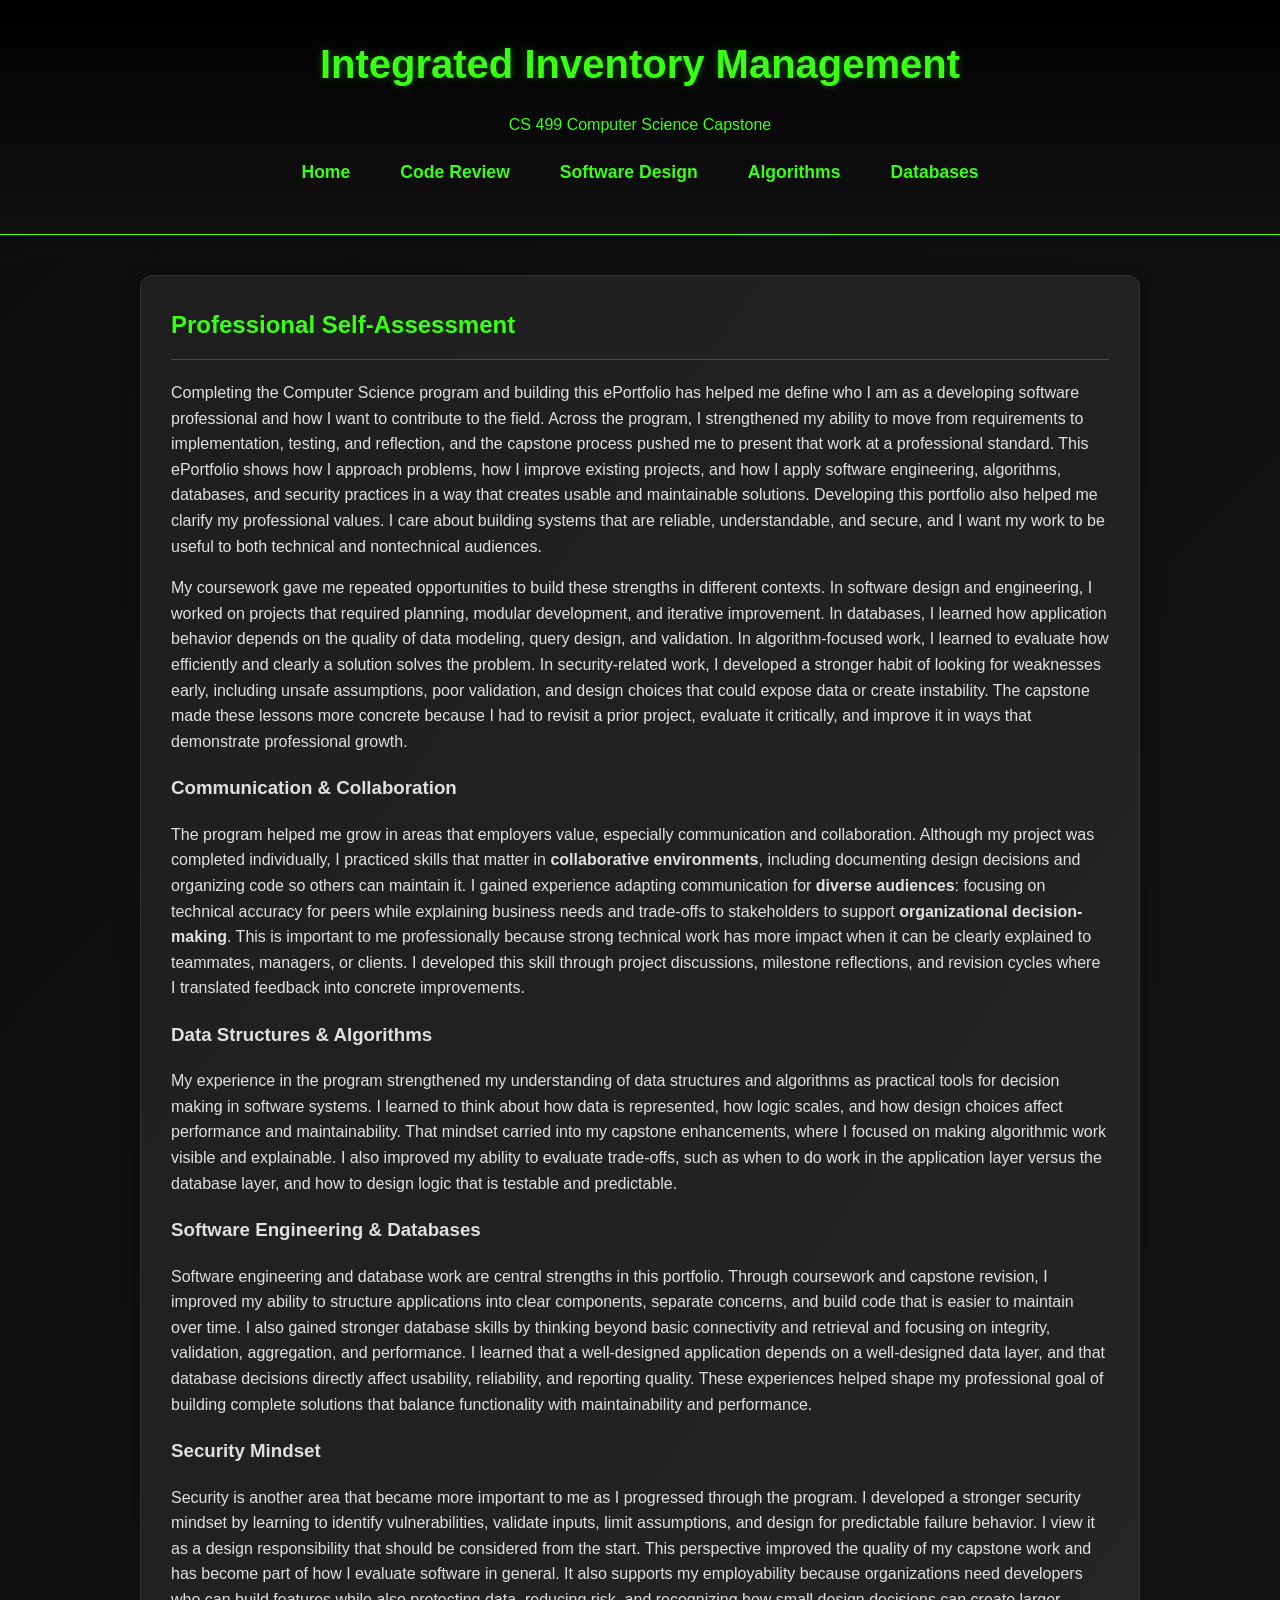
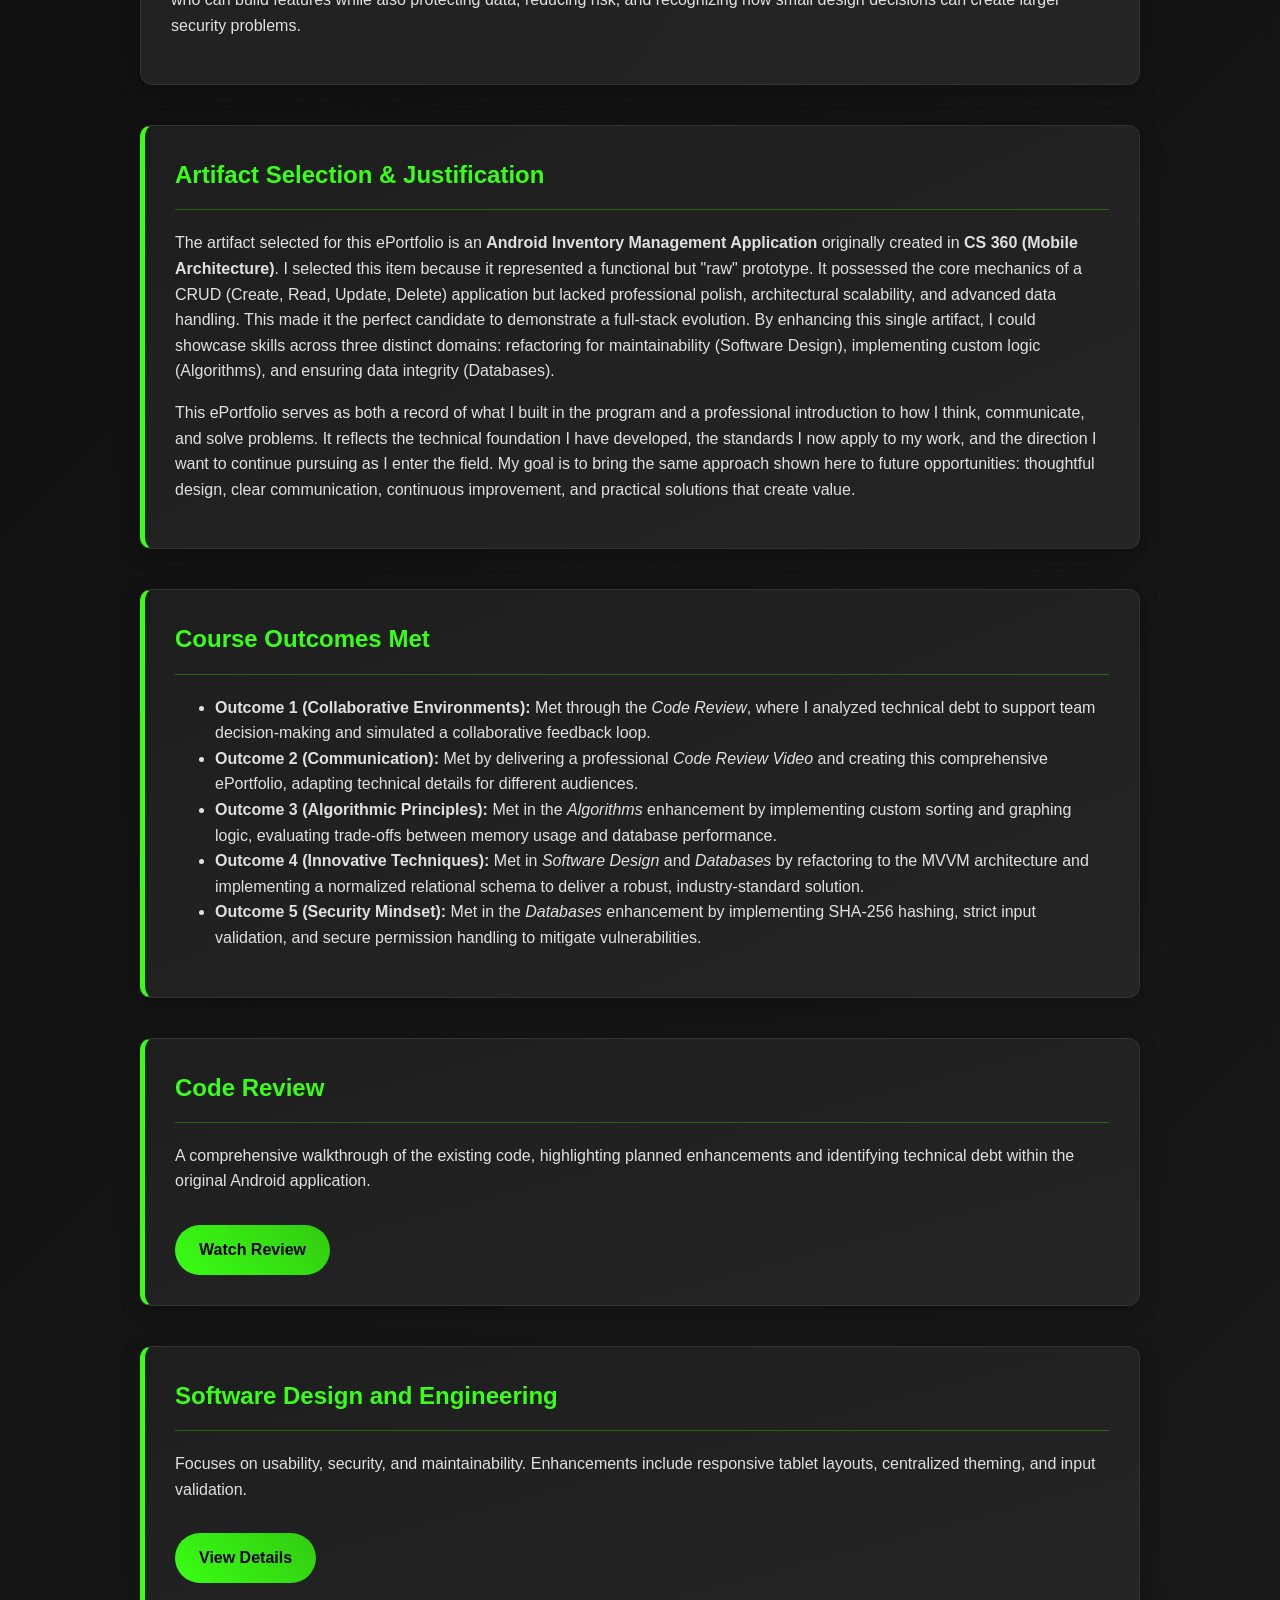
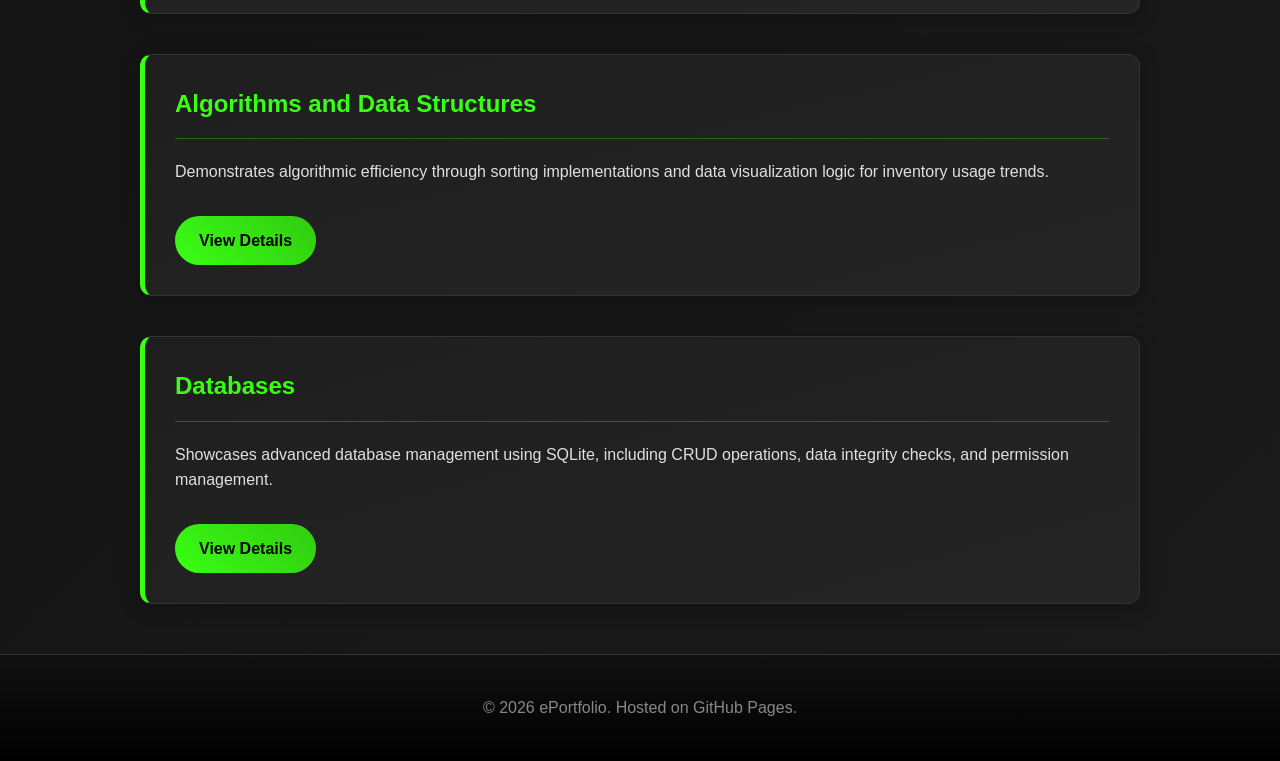
==== commit 58c634c5: "Update index.html" ====
--- a/index.html
+++ b/index.html
@@ -72,6 +72,17 @@
         </section>
 
         <section class="category-card">
+            <h2>Course Outcomes Met</h2>
+            <ul>
+                <li><strong>Outcome 1 (Collaborative Environments):</strong> Met through the <em>Code Review</em>, where I analyzed technical debt to support team decision-making and simulated a collaborative feedback loop.</li>
+                <li><strong>Outcome 2 (Communication):</strong> Met by delivering a professional <em>Code Review Video</em> and creating this comprehensive ePortfolio, adapting technical details for different audiences.</li>
+                <li><strong>Outcome 3 (Algorithmic Principles):</strong> Met in the <em>Algorithms</em> enhancement by implementing custom sorting and graphing logic, evaluating trade-offs between memory usage and database performance.</li>
+                <li><strong>Outcome 4 (Innovative Techniques):</strong> Met in <em>Software Design</em> and <em>Databases</em> by refactoring to the MVVM architecture and implementing a normalized relational schema to deliver a robust, industry-standard solution.</li>
+                <li><strong>Outcome 5 (Security Mindset):</strong> Met in the <em>Databases</em> enhancement by implementing SHA-256 hashing, strict input validation, and secure permission handling to mitigate vulnerabilities.</li>
+            </ul>
+        </section>
+
+        <section class="category-card">
             <h2>Code Review</h2>
             <p>A comprehensive walkthrough of the existing code, highlighting planned enhancements and identifying technical debt within the original Android application.</p>
             <a href="code-review.html" class="btn">Watch Review</a>
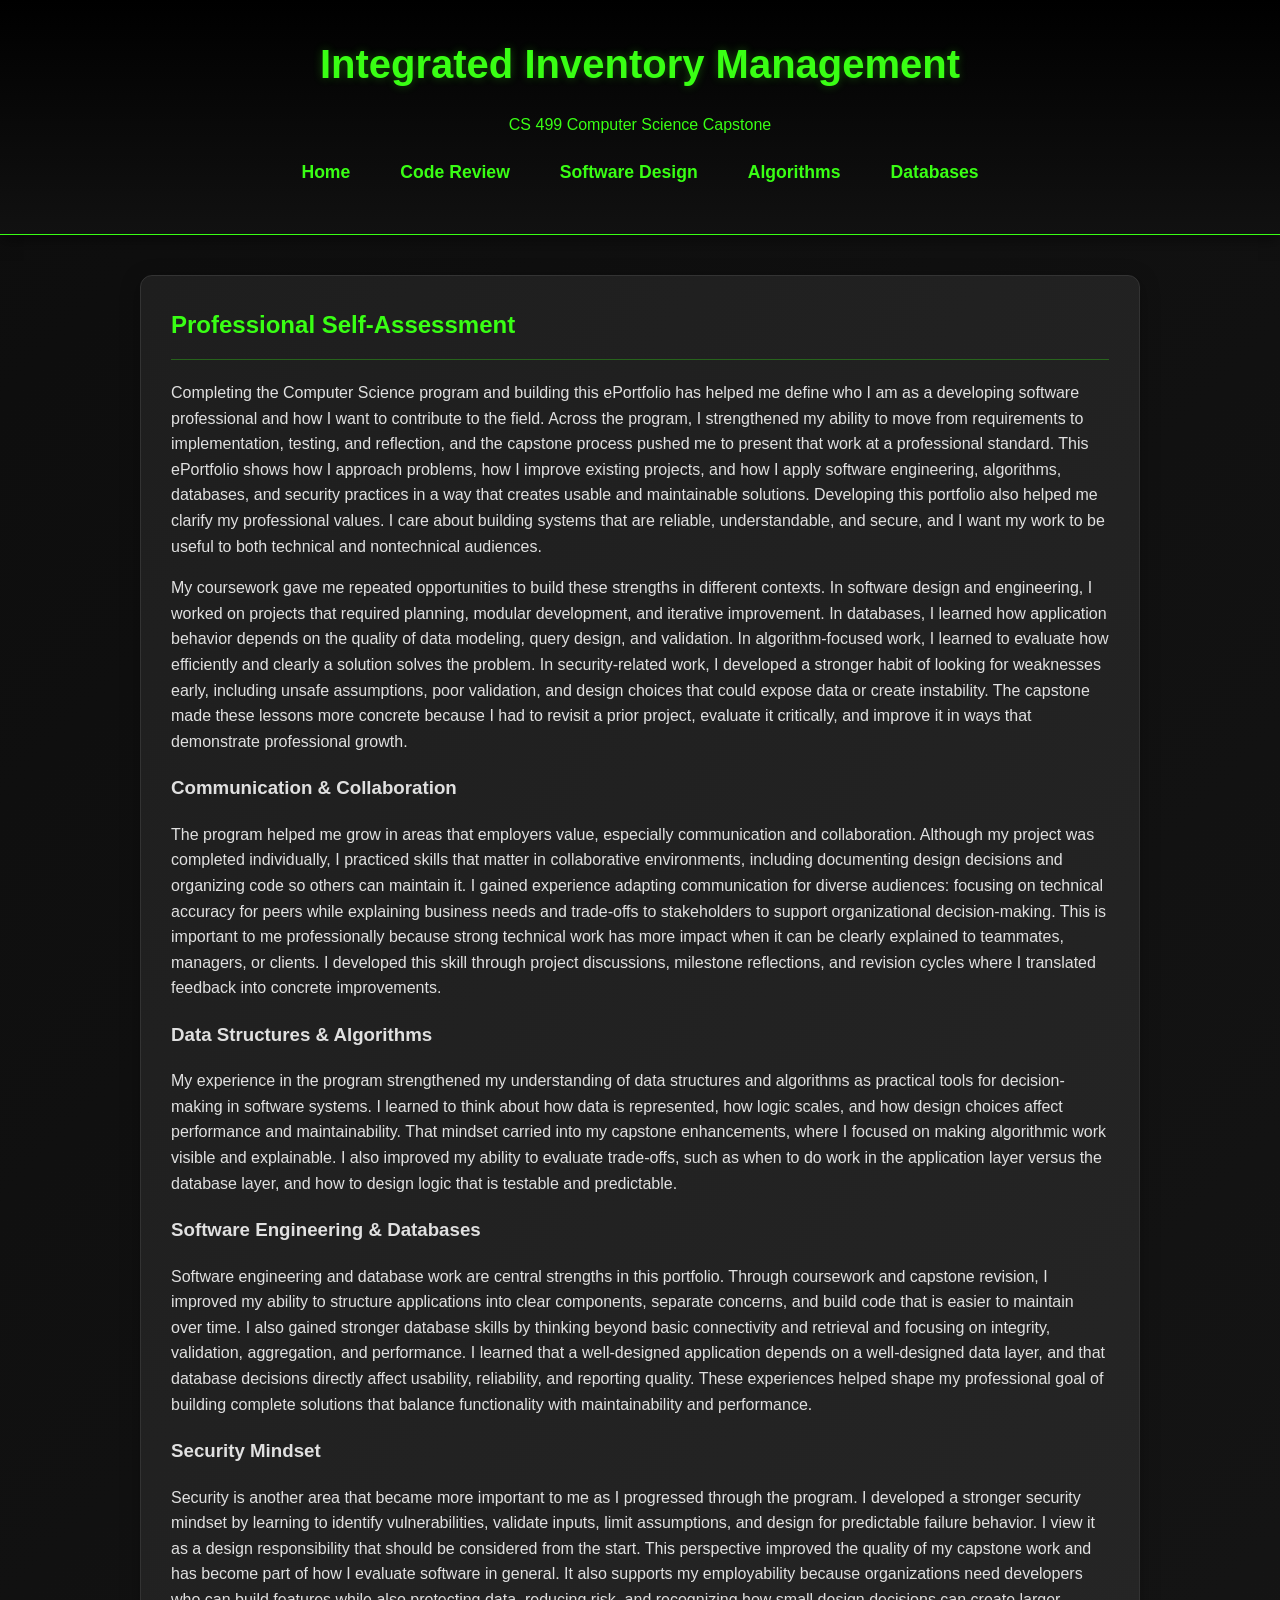
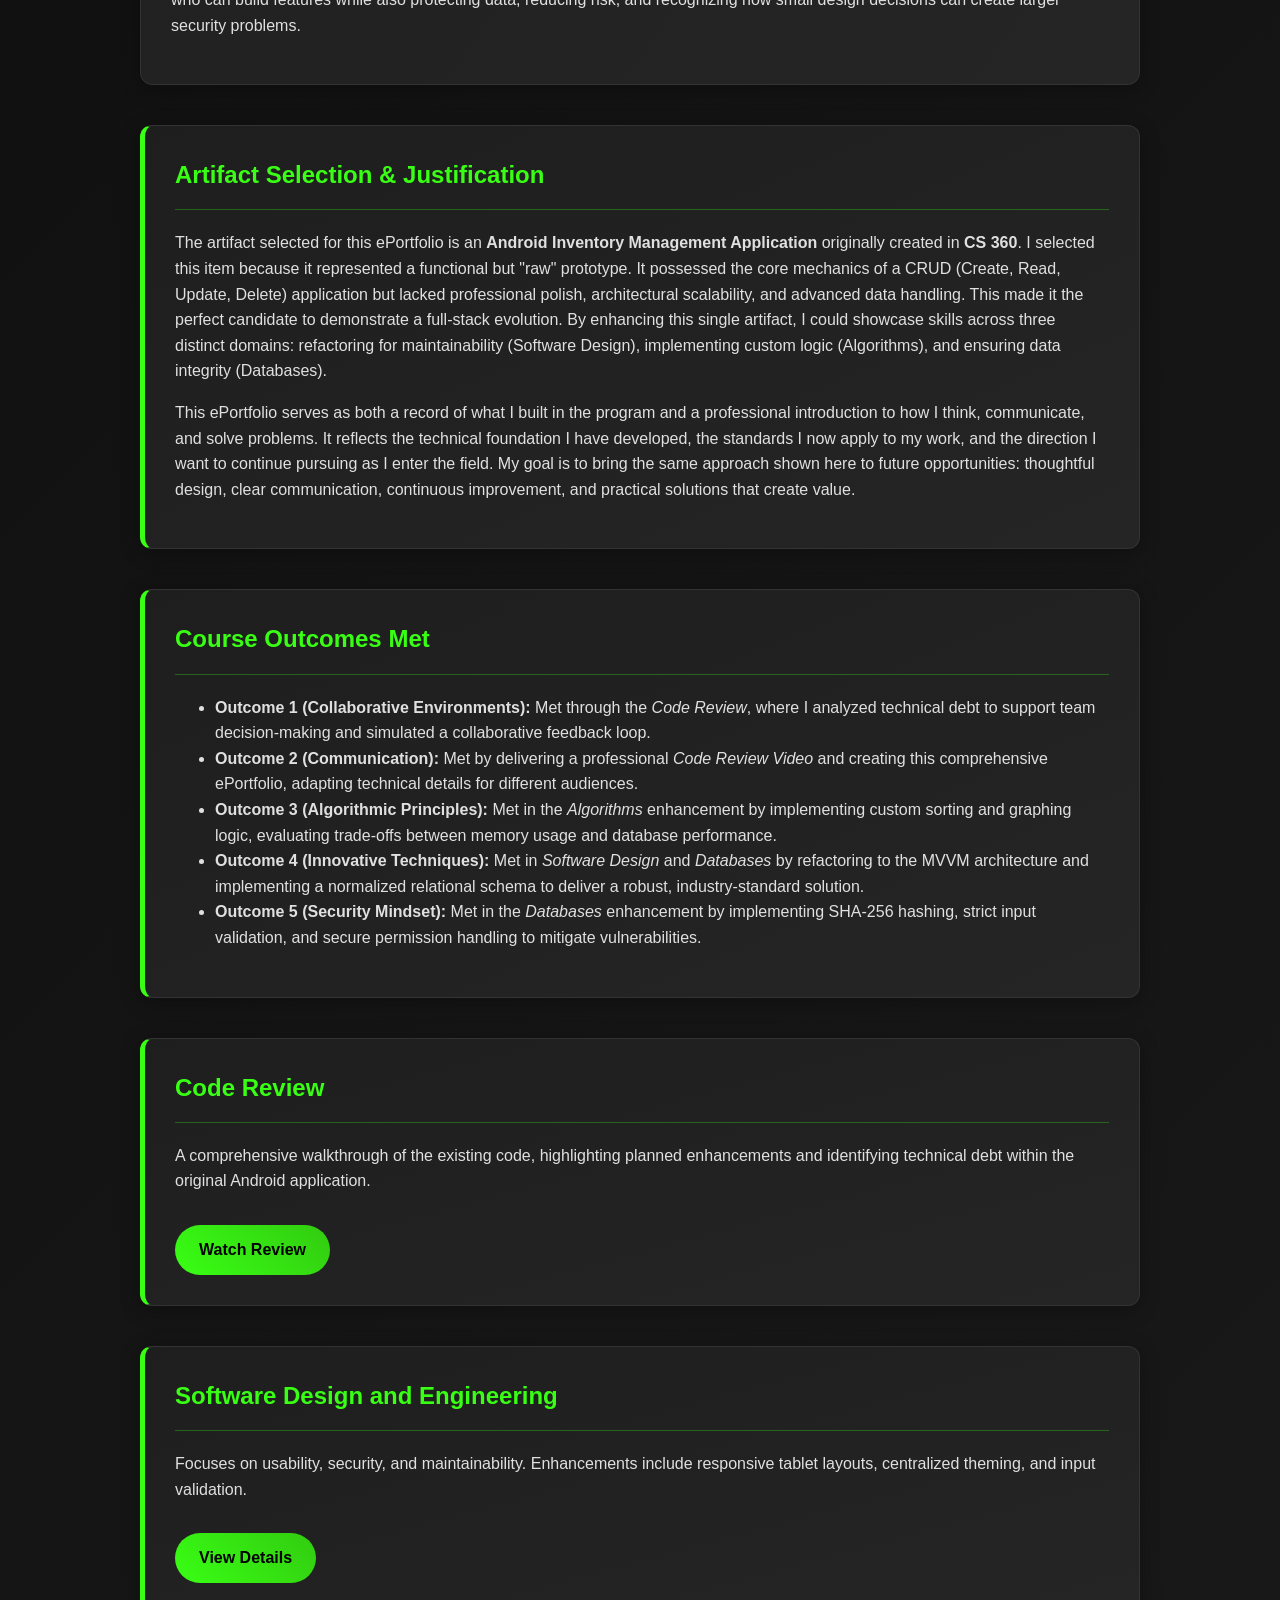
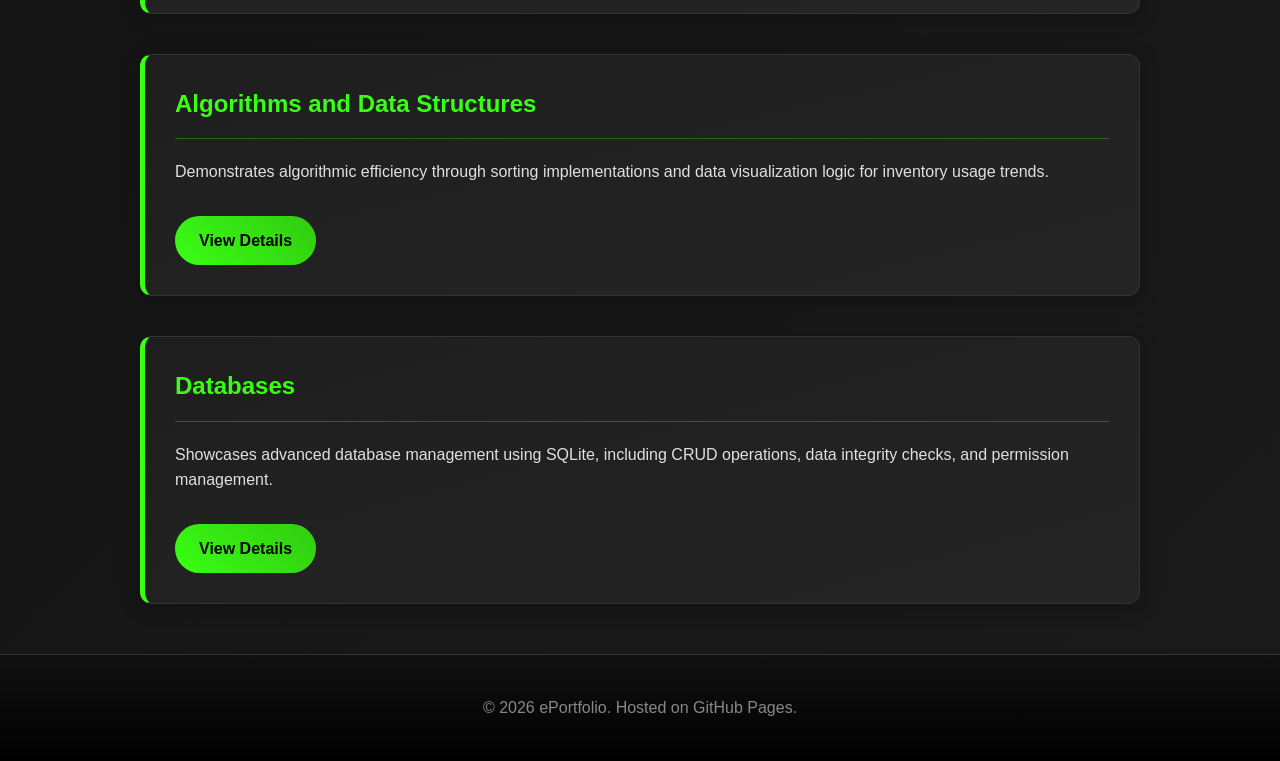
==== commit 07048ea9: "Update index.html" ====
--- a/index.html
+++ b/index.html
@@ -35,15 +35,15 @@
 
             <h3>Communication & Collaboration</h3>
             <p>
-                The program helped me grow in areas that employers value, especially communication and collaboration. Although my project was completed individually, I practiced skills that matter in <strong>collaborative environments</strong>, including documenting design decisions and organizing code so others can maintain it. 
-                I gained experience adapting communication for <strong>diverse audiences</strong>: focusing on technical accuracy for peers while explaining business needs and trade-offs to stakeholders to support <strong>organizational decision-making</strong>. 
+                The program helped me grow in areas that employers value, especially communication and collaboration. Although my project was completed individually, I practiced skills that matter in collaborative environments, including documenting design decisions and organizing code so others can maintain it. 
+                I gained experience adapting communication for diverse audiences: focusing on technical accuracy for peers while explaining business needs and trade-offs to stakeholders to support organizational decision-making. 
                 This is important to me professionally because strong technical work has more impact when it can be clearly explained to teammates, managers, or clients. 
                 I developed this skill through project discussions, milestone reflections, and revision cycles where I translated feedback into concrete improvements.
             </p>
 
             <h3>Data Structures & Algorithms</h3>
             <p>
-                My experience in the program strengthened my understanding of data structures and algorithms as practical tools for decision making in software systems. I learned to think about how data is represented, how logic scales, and how design choices affect performance and maintainability. That mindset carried into my capstone enhancements, where I focused on making algorithmic work visible and explainable. I also improved my ability to evaluate trade-offs, such as when to do work in the application layer versus the database layer, and how to design logic that is testable and predictable.
+                My experience in the program strengthened my understanding of data structures and algorithms as practical tools for decision-making in software systems. I learned to think about how data is represented, how logic scales, and how design choices affect performance and maintainability. That mindset carried into my capstone enhancements, where I focused on making algorithmic work visible and explainable. I also improved my ability to evaluate trade-offs, such as when to do work in the application layer versus the database layer, and how to design logic that is testable and predictable.
             </p>
 
             <h3>Software Engineering & Databases</h3>
@@ -60,7 +60,7 @@
         <section class="category-card">
             <h2>Artifact Selection & Justification</h2>
             <p>
-                The artifact selected for this ePortfolio is an <strong>Android Inventory Management Application</strong> originally created in <strong>CS 360 (Mobile Architecture)</strong>. 
+                The artifact selected for this ePortfolio is an <strong>Android Inventory Management Application</strong> originally created in <strong>CS 360</strong>. 
                 I selected this item because it represented a functional but "raw" prototype. It possessed the core mechanics of a CRUD (Create, Read, Update, Delete) application 
                 but lacked professional polish, architectural scalability, and advanced data handling. This made it the perfect candidate to demonstrate a full-stack evolution. 
                 By enhancing this single artifact, I could showcase skills across three distinct domains: refactoring for maintainability (Software Design), 
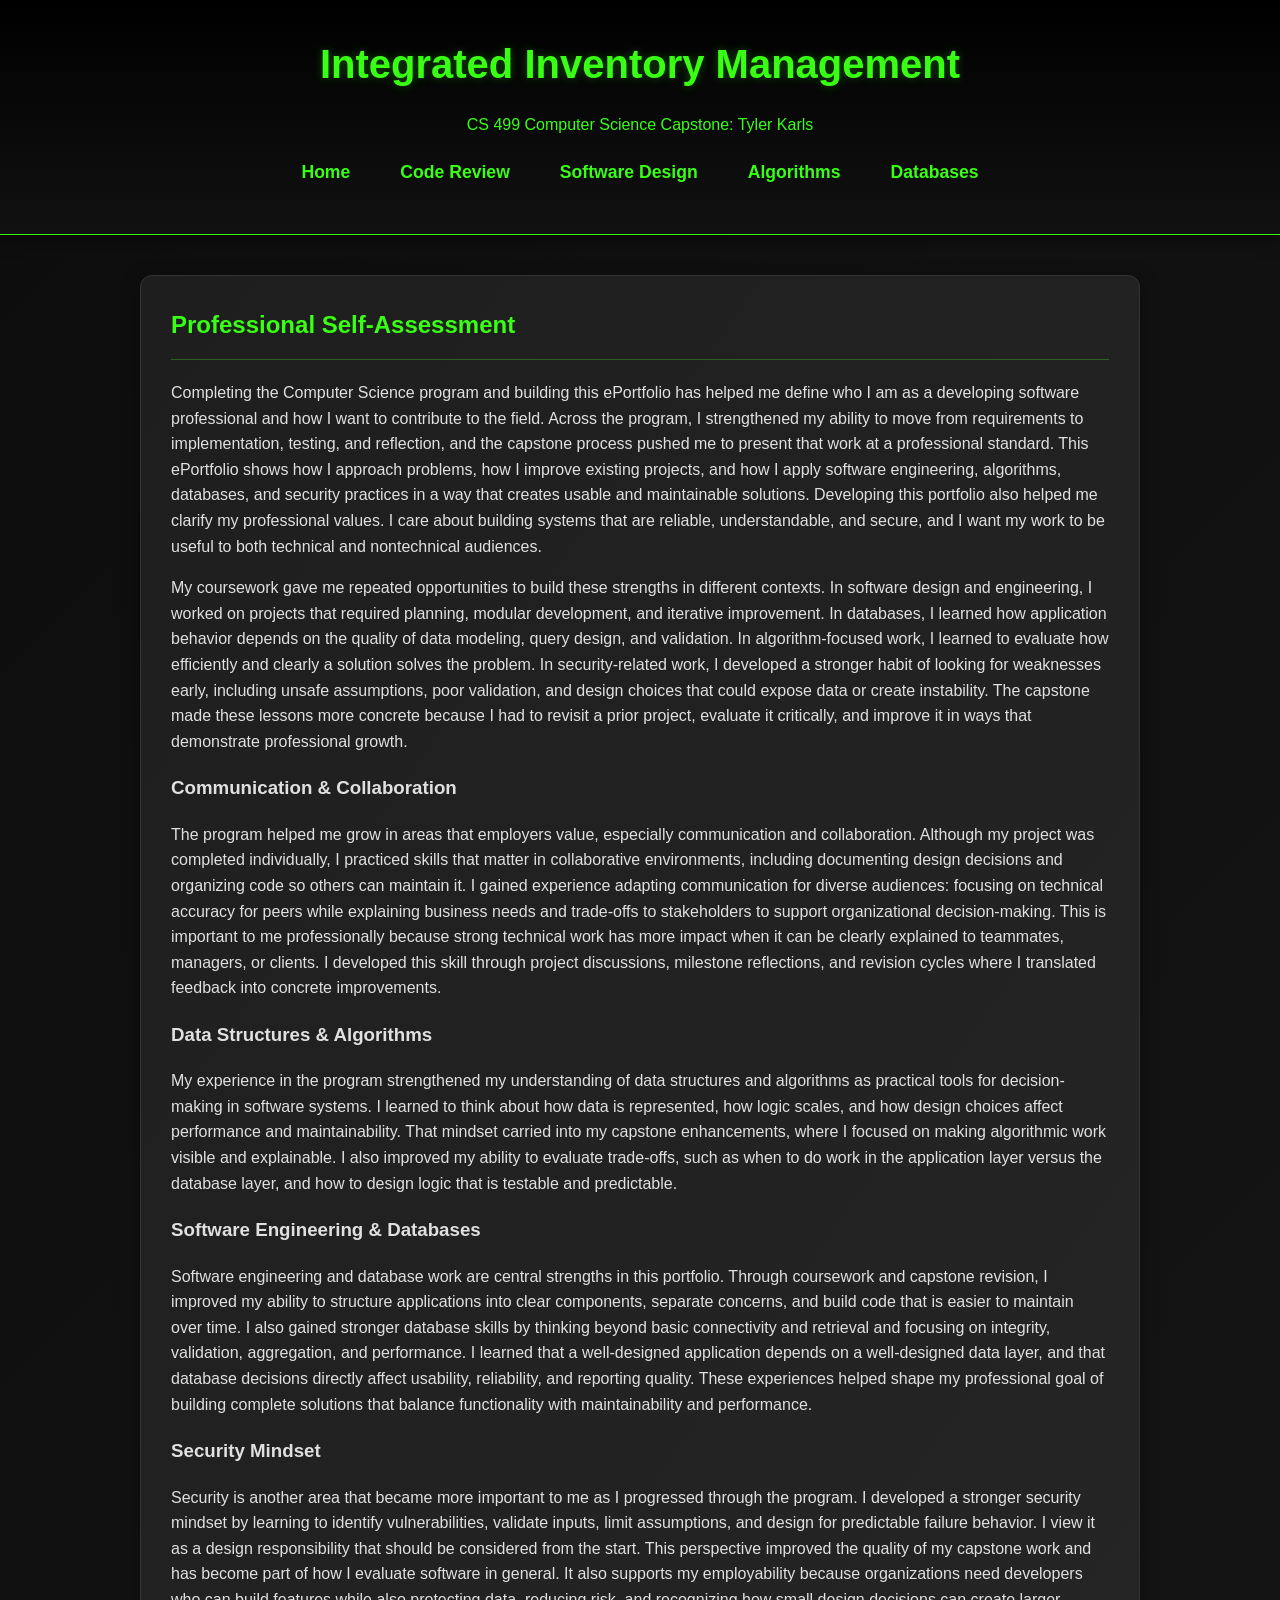
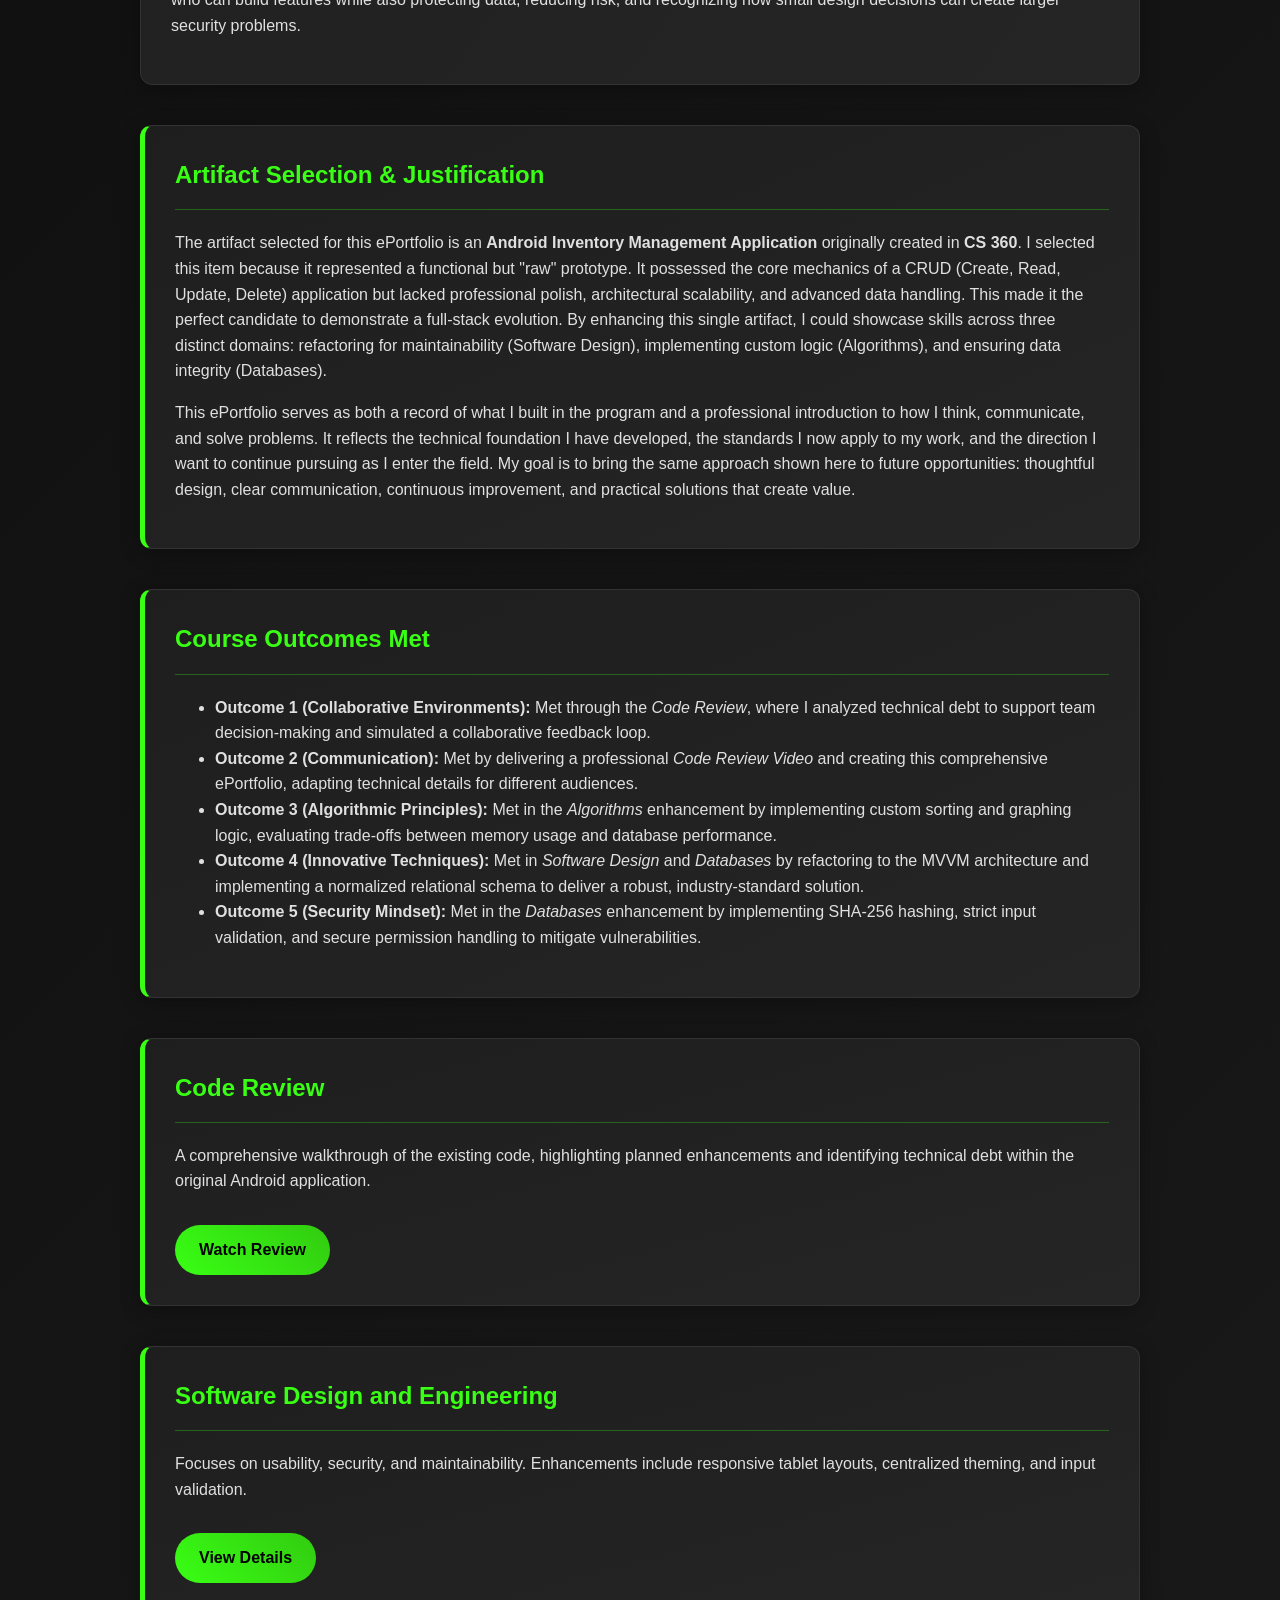
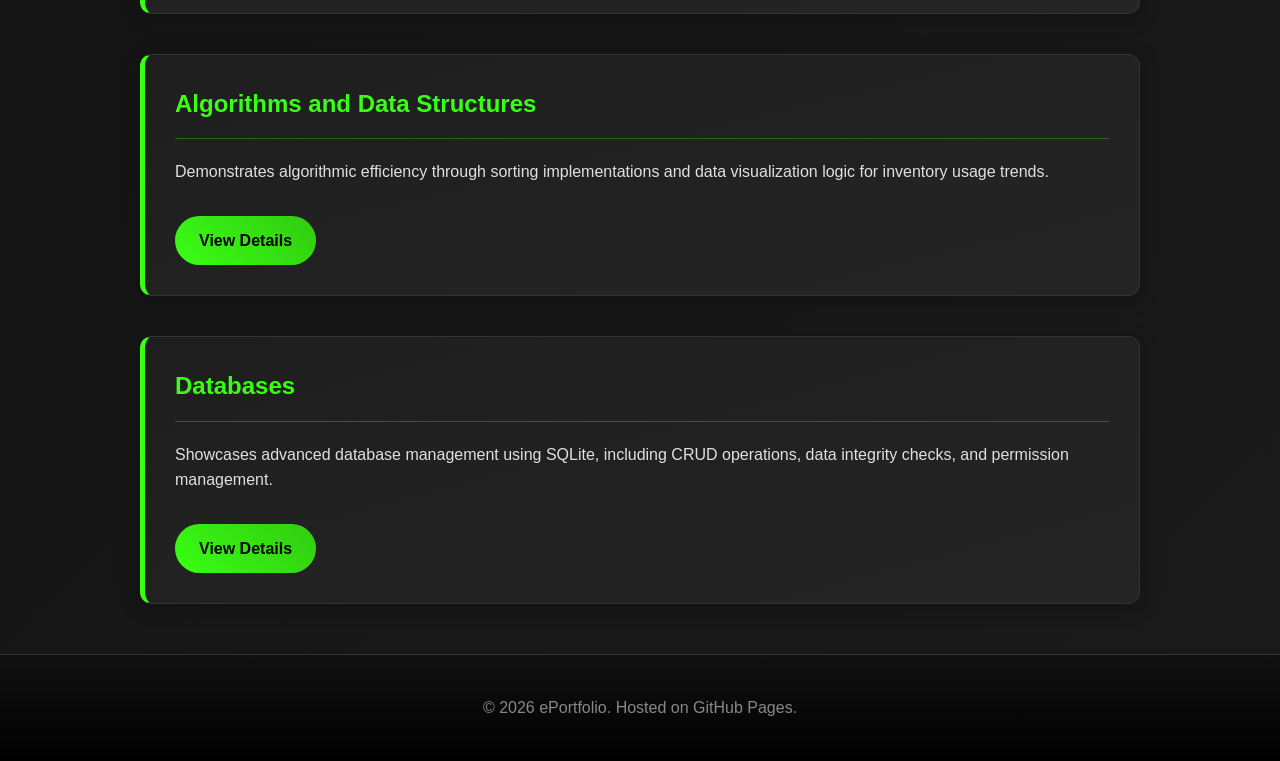
==== commit fb4b5597: "Update index.html" ====
--- a/index.html
+++ b/index.html
@@ -10,7 +10,7 @@
     <header>
         <div class="container">
             <h1>Integrated Inventory Management</h1>
-            <p>CS 499 Computer Science Capstone</p>
+            <p>CS 499 Computer Science Capstone: Tyler Karls</p>
             <nav>
                 <ul>
                     <li><a href="index.html">Home</a></li>
